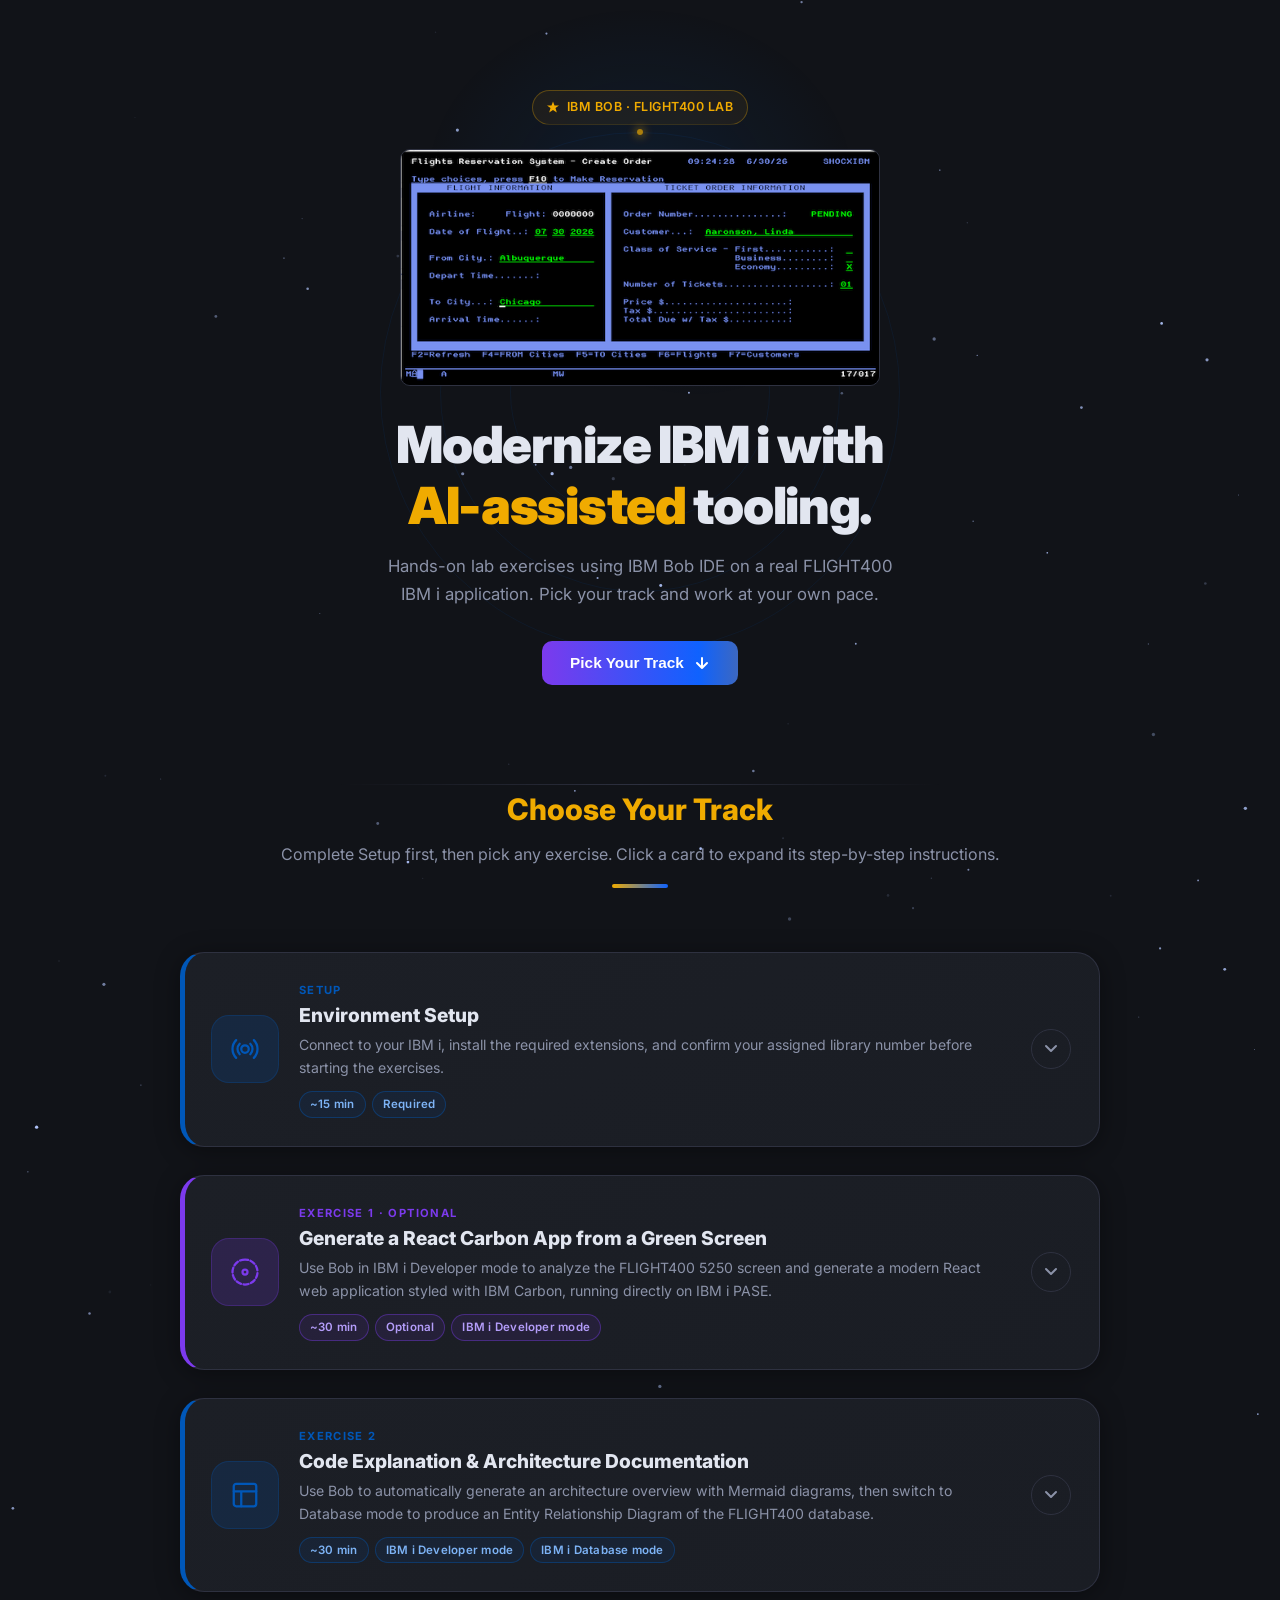
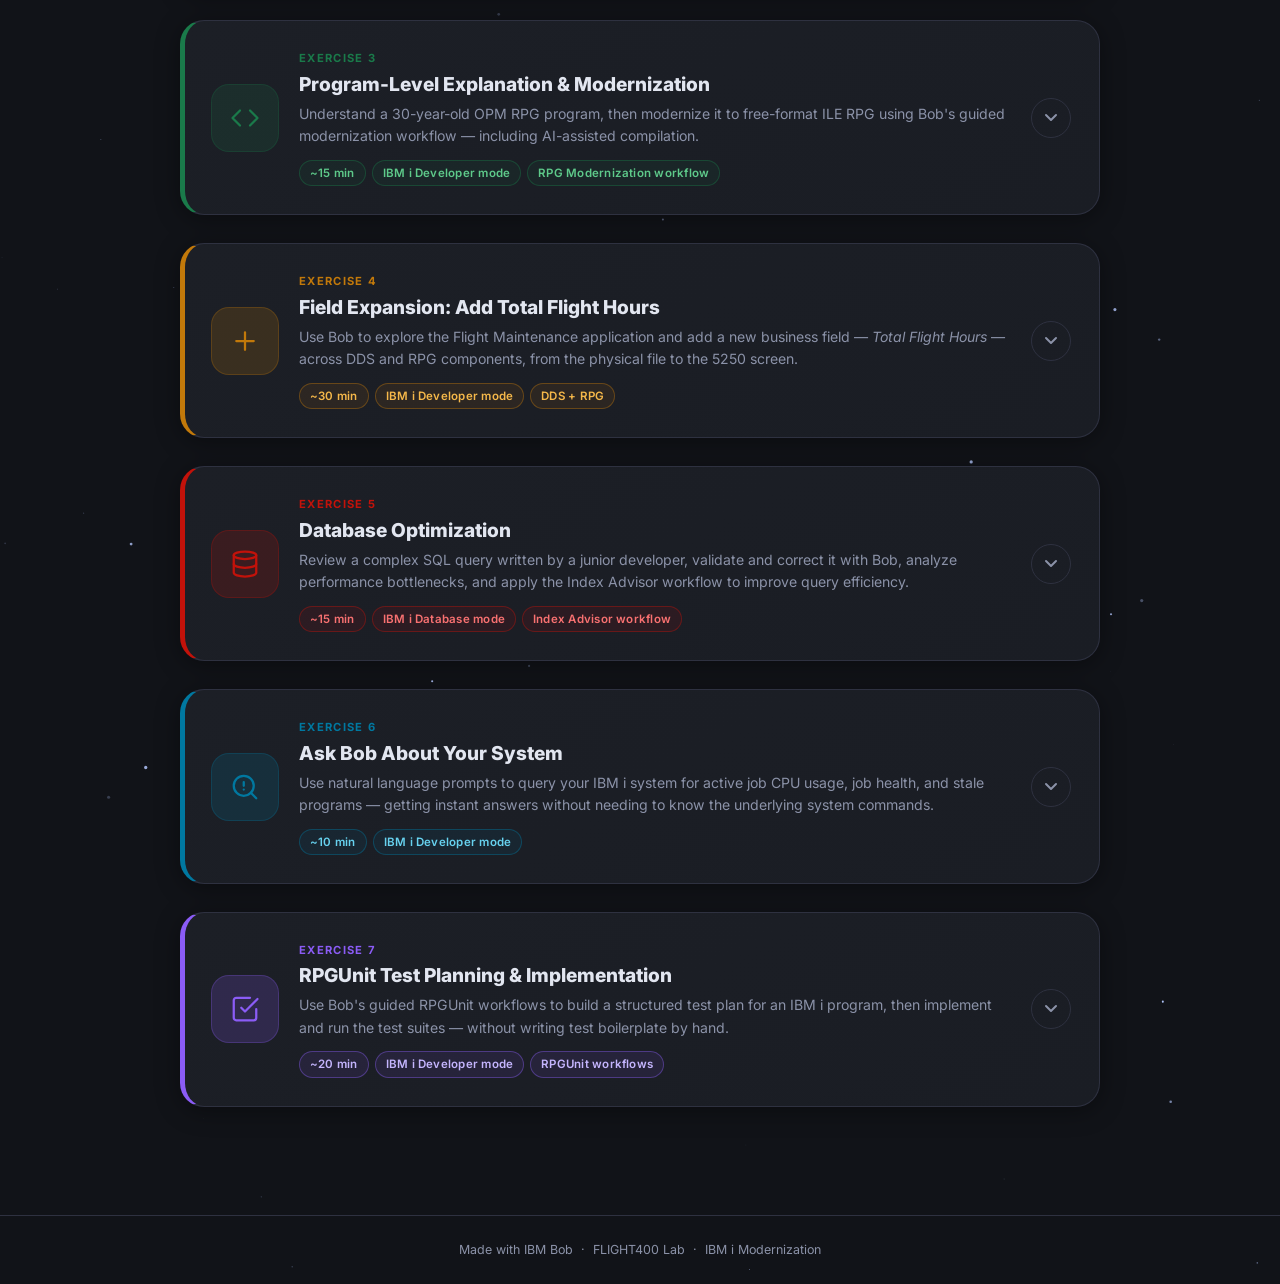
==== docs/index.html @ ed628ace "started github pages" ====
<!DOCTYPE html>
<html lang="en">
<head>
<meta charset="UTF-8" />
<meta name="viewport" content="width=device-width, initial-scale=1.0" />
<title>FLIGHT400 — IBM i Modernization Lab</title>
<link rel="icon" type="image/png" href="img/bob-image.png" />
<link rel="preconnect" href="https://fonts.googleapis.com" />
<link rel="preconnect" href="https://fonts.gstatic.com" crossorigin />
<link href="https://fonts.googleapis.com/css2?family=Inter:wght@400;500;600;700;800;900&family=JetBrains+Mono:wght@400;500&display=swap" rel="stylesheet" />
<link rel="stylesheet" href="css/styles.css" />
</head>
<body>

<canvas id="stars-canvas"></canvas>

<!-- ═══ HERO ═════════════════════════════════════════════ -->
<section class="hero">
  <div class="hero-orbit"></div>
  <div class="hero-orbit"></div>
  <div class="hero-orbit"></div>
  <div class="orbit-satellite" aria-hidden="true"></div>
  <div class="hero-badge">
    <svg width="12" height="12" viewBox="0 0 12 12" fill="none" aria-hidden="true">
      <polygon points="6,0.5 7.5,4.5 12,4.5 8.5,7 9.8,11.5 6,9 2.2,11.5 3.5,7 0,4.5 4.5,4.5" fill="#F0AB00"/>
    </svg>
    IBM Bob · FLIGHT400 Lab
  </div>
  <img src="img/flight400.png" alt="FLIGHT400 application screenshot" class="hero-app-screenshot" />
  <h1>
    <span class="word-mask"><span class="word-inner" style="--d:200ms">Modernize</span></span>&#32;<span class="word-mask"><span class="word-inner" style="--d:280ms">IBM i</span></span>&#32;<span class="word-mask"><span class="word-inner" style="--d:360ms">with</span></span><br/><span class="word-mask"><span class="word-inner word-gold" style="--d:440ms">AI-assisted</span></span>&#32;<span class="word-mask"><span class="word-inner" style="--d:520ms">tooling.</span></span>
  </h1>
  <p>Hands-on lab exercises using IBM Bob IDE on a real FLIGHT400 IBM i application. Pick your track and work at your own pace.</p>
  <button class="hero-cta" id="hero-cta-btn">
    Pick Your Track
    <svg width="16" height="16" viewBox="0 0 16 16" fill="none" aria-hidden="true">
      <path d="M8 3v10M3 8l5 5 5-5" stroke="currentColor" stroke-width="2" stroke-linecap="round" stroke-linejoin="round"/>
    </svg>
  </button>
</section>

<!-- ═══ NEW-TO-BOB MODAL ══════════════════════════════════ -->
<div class="ntb-overlay" id="ntb-overlay" role="dialog" aria-modal="true" aria-labelledby="ntb-title">
  <div class="ntb-modal">
    <button class="ntb-close" id="ntb-close" aria-label="Close">
      <svg viewBox="0 0 24 24" fill="none" stroke="currentColor" stroke-width="2.5" stroke-linecap="round" aria-hidden="true"><path d="M18 6 6 18M6 6l12 12"/></svg>
    </button>
    <div class="ntb-tabs" role="tablist">
      <button class="ntb-tab ntb-tab-active" id="ntb-tab-1" role="tab" aria-selected="true" aria-controls="ntb-panel-1" data-ntb-tab="1">
        <span class="ntb-tab-num">1</span>
        Install Bob
      </button>
      <button class="ntb-tab" id="ntb-tab-2" role="tab" aria-selected="false" aria-controls="ntb-panel-2" data-ntb-tab="2">
        <span class="ntb-tab-num">2</span>
        Open a Folder
      </button>
    </div>
    <div class="ntb-panels">

      <!-- Panel 1: Install -->
      <div class="ntb-panel ntb-panel-active" id="ntb-panel-1" role="tabpanel" aria-labelledby="ntb-tab-1">
        <h3 id="ntb-title">Get IBM Bob IDE</h3>
        <p class="ntb-subtitle">Check your inbox for the <strong>"You've been invited to join your team"</strong> email and follow the steps below.</p>
        <div class="ntb-action-cards">
          <div class="ntb-action-card ntb-action-card--static">
            <div class="ntb-action-icon icon-trial">
              <svg viewBox="0 0 24 24" fill="none" stroke="var(--ibm-blue)" stroke-width="1.8" stroke-linecap="round" stroke-linejoin="round" aria-hidden="true">
                <path d="M20 21v-2a4 4 0 0 0-4-4H8a4 4 0 0 0-4 4v2"/><circle cx="12" cy="7" r="4"/>
              </svg>
            </div>
            <div class="ntb-action-text">
              <div class="ntb-action-title">Create your IBM ID</div>
              <div class="ntb-action-desc">Open the invitation email and click the link to create your IBM ID and join the team.</div>
            </div>
          </div>
          <a href="https://bob.ibm.com/download" target="_blank" rel="noopener" class="ntb-action-card">
            <div class="ntb-action-icon icon-download">
              <svg viewBox="0 0 24 24" fill="none" stroke="#1a7a4a" stroke-width="1.8" stroke-linecap="round" stroke-linejoin="round" aria-hidden="true">
                <path d="M21 15v4a2 2 0 0 1-2 2H5a2 2 0 0 1-2-2v-4"/><polyline points="7 10 12 15 17 10"/><line x1="12" y1="15" x2="12" y2="3"/>
              </svg>
            </div>
            <div class="ntb-action-text">
              <div class="ntb-action-title">Download IBM Bob IDE</div>
              <div class="ntb-action-desc">Get the desktop app — available for macOS, Windows, and Linux.</div>
            </div>
            <div class="ntb-action-arrow">
              <svg viewBox="0 0 24 24" fill="none" stroke="currentColor" stroke-width="2" stroke-linecap="round" stroke-linejoin="round" aria-hidden="true"><path d="M5 12h14M12 5l7 7-7 7"/></svg>
            </div>
          </a>
        </div>
        <button class="ntb-next-btn" id="ntb-next-btn">
          I have Bob installed — next step
          <svg viewBox="0 0 24 24" fill="none" stroke="currentColor" stroke-width="2.5" stroke-linecap="round" stroke-linejoin="round" aria-hidden="true"><path d="M5 12h14M12 5l7 7-7 7"/></svg>
        </button>
      </div>

      <!-- Panel 2: Open a Folder -->
      <div class="ntb-panel" id="ntb-panel-2" role="tabpanel" aria-labelledby="ntb-tab-2">
        <h3>Open a Folder First</h3>
        <p class="ntb-subtitle">Bob needs an open folder to write code, create files, and remember context. Without one, it's just a chat window.</p>
        <div class="ntb-section">
          <div class="ntb-row">
            <div class="ntb-icon-wrap">
              <svg viewBox="0 0 24 24" fill="none" stroke="var(--ibm-blue)" stroke-width="1.8" stroke-linecap="round" stroke-linejoin="round" aria-hidden="true">
                <path d="M22 19a2 2 0 0 1-2 2H4a2 2 0 0 1-2-2V5a2 2 0 0 1 2-2h5l2 3h9a2 2 0 0 1 2 2z"/>
              </svg>
            </div>
            <div class="ntb-row-text">
              <div class="ntb-row-title">Open Folder in the Explorer panel</div>
              <div class="ntb-row-desc">In the <strong>Explorer</strong> panel (left sidebar), click <strong>Open Folder</strong>. Navigate to your folder and click <em>Select Folder</em>. Bob is ready the moment the folder loads.</div>
            </div>
          </div>
        </div>
        <div class="ntb-divider"></div>
        <div class="ntb-section">
          <div class="ntb-section-label">
            <svg width="11" height="11" viewBox="0 0 24 24" fill="none" stroke="currentColor" stroke-width="2.5" stroke-linecap="round" aria-hidden="true" style="display:inline-block;vertical-align:-1px;margin-right:5px"><path d="M12 22s8-4 8-10V5l-8-3-8 3v7c0 6 8 10 8 10z"/></svg>
            Use a dedicated, empty folder
          </div>
          <div class="ntb-row-desc" style="font-size:0.82rem;line-height:1.65;color:var(--muted)">
            Create a <strong style="color:var(--text)">fresh, empty folder</strong> just for your Bob work — something like <code style="font-size:0.78rem;color:#7db3f5">~/bob-workspace</code>. Bob can read every file in the open folder, so keeping it dedicated means it only sees what you intentionally put there. <strong style="color:var(--text)">Don't open your home directory, Documents, or any folder with sensitive files.</strong>
          </div>
        </div>
        <div class="ntb-screenshot-box">
          <img src="img/image.png" alt="Explorer panel showing the Open Folder button"/>
          <div class="ntb-ss-caption">VS Code Explorer — click "Open Folder" to get started</div>
        </div>
      </div>

    </div><!-- end ntb-panels -->
  </div>
</div>

<!-- ═══ TRACKS ════════════════════════════════════════════ -->
<section class="scroll-section" id="tracks-section">
  <div class="section-intro">
    <h2>Choose Your Track</h2>
    <p>Complete Setup first, then pick any exercise. Click a card to expand its step-by-step instructions.</p>
    <div class="divider"></div>
  </div>
  <div class="tracks-stream" id="tracks-stream">
    <!-- Track partials are loaded here by app.js -->
  </div>
</section>

<footer>Made with IBM Bob &nbsp;&middot;&nbsp; FLIGHT400 Lab &nbsp;&middot;&nbsp; IBM i Modernization</footer>

<!-- ═══ GLOBAL PROGRESS FOOTER ════════════════════════════ -->
<div class="global-footer" id="global-footer" aria-live="polite" aria-label="Track progress">
  <div class="gf-inner">
    <div class="gf-left">
      <span class="gf-track-name" id="gf-track-name">Pick a track to start</span>
      <span class="gf-step-hint"  id="gf-step-hint"></span>
    </div>
    <div class="gf-bar-wrap">
      <div class="gf-bar" id="gf-bar"></div>
    </div>
    <span class="gf-count" id="gf-count"></span>
  </div>
</div>

<script src="js/app.js"></script>
</body>
</html>
---- docs/css/styles.css ----
*, *::before, *::after { box-sizing: border-box; margin: 0; padding: 0; }

:root {
  --primary:   #0F62FE;
  --accent:    #F0AB00;
  --ibm-blue:  #0F62FE;
  --bg:        #111318;
  --surface:   #1c1f26;
  --border:    #2e3140;
  --text:      #e2e6f0;
  --muted:     #8b92a8;
  --radius:    16px;

  /* ── Per-track colors (Setup + 7 exercises) ── */
  --c0: #0057B8;  /* Setup */
  --c1: #7c3aed;  /* Ex 1 */
  --c2: #0057B8;  /* Ex 2 */
  --c3: #1a7a4a;  /* Ex 3 */
  --c4: #c2790a;  /* Ex 4 */
  --c5: #c2120a;  /* Ex 5 */
  --c6: #0078a0;  /* Ex 6 */
  --c7: #8b5cf6;  /* Ex 7 */

  /* ── Per-track glow ── */
  --glow-0: rgba(0,87,184,0.18);       --glow-0-shadow: rgba(0,87,184,0.12);
  --glow-1: rgba(124,58,237,0.18);     --glow-1-shadow: rgba(124,58,237,0.12);
  --glow-2: rgba(0,87,184,0.18);       --glow-2-shadow: rgba(0,87,184,0.12);
  --glow-3: rgba(26,122,74,0.18);      --glow-3-shadow: rgba(26,122,74,0.12);
  --glow-4: rgba(194,121,10,0.18);     --glow-4-shadow: rgba(194,121,10,0.12);
  --glow-5: rgba(194,18,10,0.18);      --glow-5-shadow: rgba(194,18,10,0.12);
  --glow-6: rgba(0,120,160,0.18);      --glow-6-shadow: rgba(0,120,160,0.12);
  --glow-7: rgba(139,92,246,0.18);     --glow-7-shadow: rgba(139,92,246,0.12);

  /* ── Surface & glass ── */
  --surface-glass: rgba(28,31,38,0.72);
  --border-subtle: rgba(255,255,255,0.06);

  /* ── Typography ── */
  --font-sans: 'Inter', -apple-system, 'Segoe UI', system-ui, sans-serif;
  --font-mono: 'JetBrains Mono', 'Fira Code', 'Cascadia Code', monospace;

  /* ── Motion ── */
  --ease-premium:   cubic-bezier(0.05, 0.7, 0.1, 1);
  --ease-spring:    cubic-bezier(0.34, 1.56, 0.64, 1);
  --ease-gentle:    cubic-bezier(0.4, 0, 0.2, 1);
  --ease-out:       cubic-bezier(0.0, 0, 0.2, 1);
  --ease-in:        cubic-bezier(0.4, 0, 1, 1);
}

html { scroll-behavior: smooth; }

body {
  font-family: var(--font-sans);
  background: var(--bg);
  color: var(--text);
  min-height: 100dvh;
  overflow-x: hidden;
  font-size: 16px;
  line-height: 1.65;
  -webkit-font-smoothing: antialiased;
  -moz-osx-font-smoothing: grayscale;
}

pre, code, kbd, samp {
  font-family: var(--font-mono);
  font-size: 0.82em;
}

/* ── STARFIELD ── */
#stars-canvas {
  position: fixed; inset: 0;
  pointer-events: none; z-index: 0;
  animation: starfield-fade 8s var(--ease-gentle) infinite alternate;
}
@keyframes starfield-fade {
  from { opacity: 0.35; }
  to   { opacity: 0.55; }
}

/* ── HERO ── */
.hero {
  position: relative; z-index: 1;
  text-align: center;
  padding: 90px 24px 100px;
  max-width: 720px;
  margin: 0 auto;
}
.hero::after {
  content: '';
  position: absolute;
  bottom: 0; left: 50%;
  transform: translateX(-50%);
  width: min(600px, 90%); height: 1px;
  background: linear-gradient(90deg, transparent, var(--border), transparent);
}
.hero::before {
  content: '';
  position: absolute;
  top: -40px; left: 50%; transform: translateX(-50%);
  width: 560px; height: 560px;
  background:
    radial-gradient(ellipse 55% 45% at 50% 40%, rgba(0,87,184,0.13), transparent 70%),
    radial-gradient(ellipse 40% 30% at 60% 60%, rgba(15,98,254,0.07), transparent 60%);
  pointer-events: none;
}

/* Orbit rings */
.hero-orbit {
  position: absolute; border-radius: 50%;
  border: 1px solid rgba(0,87,184,0.10);
  pointer-events: none;
  animation: orb-spin 18s linear infinite;
  top: 50%; left: 50%; transform: translate(-50%,-50%);
}
.hero-orbit:nth-child(1) { width: 260px; height: 260px; animation-duration: 18s; }
.hero-orbit:nth-child(2) { width: 400px; height: 400px; animation-duration: 28s; animation-direction: reverse; }
.hero-orbit:nth-child(3) { width: 520px; height: 520px; animation-duration: 40s; }
@keyframes orb-spin { to { transform: translate(-50%,-50%) rotate(360deg); } }

.orbit-satellite {
  position: absolute;
  top: 50%; left: 50%;
  width: 520px; height: 520px;
  margin-left: -260px; margin-top: -260px;
  border-radius: 50%; pointer-events: none;
  animation: orb-spin 40s linear infinite;
}
.orbit-satellite::after {
  content: '';
  position: absolute;
  top: -3px; left: 50%; transform: translateX(-50%);
  width: 6px; height: 6px; border-radius: 50%;
  background: rgba(240,171,0,0.7);
  box-shadow: 0 0 8px 2px rgba(240,171,0,0.4);
}

/* Hero badge pill */
.hero-badge {
  display: inline-flex; align-items: center; gap: 8px;
  border: 1px solid rgba(240,171,0,0.3);
  background: rgba(240,171,0,0.06);
  border-radius: 20px; padding: 6px 14px;
  font-size: 0.78rem; font-weight: 600; color: var(--accent);
  letter-spacing: 0.04em; text-transform: uppercase;
  margin-bottom: 24px;
  clip-path: inset(0 100% 0 0);
  animation: badge-wipe 0.65s var(--ease-premium) 0.1s forwards;
}
@keyframes badge-wipe { to { clip-path: inset(0 0% 0 0); } }

.hero-app-screenshot {
  display: block;
  max-width: min(480px, 90%);
  width: 100%;
  margin: 0 auto 28px;
  border-radius: 10px;
  border: 1px solid var(--border);
  opacity: 0;
  animation: screenshot-fade 0.7s var(--ease-gentle) 0.15s forwards;
}
@keyframes screenshot-fade {
  to { opacity: 1; }
}

.hero h1 {
  font-size: clamp(2rem, 5vw, 3.2rem);
  font-weight: 900; line-height: 1.18;
  letter-spacing: -0.025em; margin-bottom: 18px;
}
.hero h1 .word-mask {
  display: inline-block; overflow: hidden;
  vertical-align: bottom;
  padding-bottom: 0.05em; margin-bottom: -0.05em;
}
.hero h1 .word-inner {
  display: inline-block;
  transform: translateY(110%); opacity: 0;
  animation: word-rise 0.55s var(--ease-premium) both;
  animation-delay: var(--d, 0ms);
}
@keyframes word-rise { to { transform: translateY(0); opacity: 1; } }
.hero h1 .word-gold { color: var(--accent); }

.hero p {
  font-size: 1.05rem; color: var(--muted);
  max-width: 520px; margin: 0 auto 32px;
  opacity: 0;
  animation: hero-fade-up 0.6s var(--ease-premium) 0.55s forwards;
}

.hero-cta {
  display: inline-flex; align-items: center; gap: 10px;
  background: linear-gradient(270deg, #7c3aed, #0057B8, #1a7a4a, #c2790a, #0F62FE, #7c3aed);
  background-size: 400% 400%;
  color: #fff; border: none; border-radius: 10px;
  padding: 13px 28px;
  font-size: 0.96rem; font-weight: 700; cursor: pointer;
  opacity: 0;
  animation:
    hero-fade-up 0.6s var(--ease-premium) 0.9s forwards,
    wave-shift   6s linear 1.5s infinite;
  transition: box-shadow 200ms var(--ease-out), transform 120ms var(--ease-out), filter 200ms var(--ease-out);
  position: relative; z-index: 2;
}
.hero-cta:hover { filter: brightness(1.15); box-shadow: 0 0 0 4px rgba(15,98,254,0.28), 0 8px 32px rgba(0,87,184,0.30); }
.hero-cta:active { transform: scale(0.97); }

.hero-pill-row {
  display: flex; align-items: center; justify-content: center;
  gap: 16px; flex-wrap: wrap;
  margin-top: 20px; margin-bottom: 24px;
  opacity: 0;
  animation: hero-fade-up 0.6s var(--ease-premium) 0.65s forwards;
}

@keyframes wave-shift {
  0%   { background-position: 0%   50%; }
  50%  { background-position: 100% 50%; }
  100% { background-position: 0%   50%; }
}
@keyframes hero-fade-up {
  from { opacity: 0; transform: translateY(10px); }
  to   { opacity: 1; transform: translateY(0); }
}

/* Hero pill buttons */
.new-to-bob-btn {
  display: inline-flex; align-items: center; gap: 8px;
  background: transparent;
  border: 1.5px solid rgba(240,171,0,0.45);
  color: var(--accent);
  font-size: 0.88rem; font-weight: 600;
  padding: 12px 28px; border-radius: 100px;
  cursor: pointer; min-height: 44px;
  opacity: 0;
  animation: hero-fade-up 560ms var(--ease-premium) 800ms forwards;
  transition: background 180ms var(--ease-out), border-color 180ms var(--ease-out);
  position: relative; z-index: 2;
}
.new-to-bob-btn:hover { background: rgba(240,171,0,0.10); border-color: var(--accent); }

.marketplace-btn {
  display: inline-flex; align-items: center; gap: 8px;
  background: transparent;
  border: 1.5px solid rgba(124,58,237,0.45);
  color: #c084fc;
  font-size: 0.88rem; font-weight: 600;
  padding: 12px 28px; border-radius: 100px;
  cursor: pointer; min-height: 44px; text-decoration: none;
  opacity: 0;
  animation: hero-fade-up 560ms var(--ease-premium) 800ms forwards;
  transition: background 180ms var(--ease-out), border-color 180ms var(--ease-out);
  position: relative; z-index: 2;
}
.marketplace-btn:hover { background: rgba(124,58,237,0.12); border-color: #c084fc; }

/* ── SCROLL SECTION ── */
.scroll-section {
  position: relative; z-index: 1;
  max-width: 960px; margin: 0 auto;
  padding: 0 20px 108px;
}

.section-intro {
  text-align: center; margin-bottom: 64px;
  opacity: 0; transform: translateY(24px);
  animation: section-reveal 600ms var(--ease-premium) 400ms forwards;
}
@keyframes section-reveal { to { opacity: 1; transform: translateY(0); } }
.section-intro h2 { font-size: 1.85rem; font-weight: 800; color: var(--accent); }
.section-intro p  { color: var(--muted); margin-top: 8px; font-size: 1rem; }
.divider {
  width: 56px; height: 4px;
  background: linear-gradient(90deg, var(--accent), var(--ibm-blue));
  border-radius: 4px; margin: 16px auto 0;
}

/* ── BUBBLE TRACK CARDS ── */
.tracks-stream { display: flex; flex-direction: column; gap: 28px; }

.bubble-card {
  background: linear-gradient(150deg, var(--surface) 0%, #1a1d24 100%);
  border-radius: 24px;
  border: 1.5px solid var(--border);
  border-left: 5px solid var(--border);
  padding: 0; overflow: hidden; cursor: pointer;
  box-shadow: 0 4px 24px rgba(0,0,0,0.38);
  opacity: 0; transform: translateY(20px) scale(0.98);
  transition:
    opacity      420ms var(--ease-spring),
    transform    420ms var(--ease-spring),
    box-shadow   220ms var(--ease-out),
    border-color 500ms var(--ease-premium);
  position: relative;
}
.bubble-card.bubble-in { opacity: 1; transform: translateY(0) scale(1); }

.bubble-card.track-0.bubble-in { border-left-color: var(--c0); }
.bubble-card.track-1.bubble-in { border-left-color: var(--c1); }
.bubble-card.track-2.bubble-in { border-left-color: var(--c2); }
.bubble-card.track-3.bubble-in { border-left-color: var(--c3); }
.bubble-card.track-4.bubble-in { border-left-color: var(--c4); }
.bubble-card.track-5.bubble-in { border-left-color: var(--c5); }
.bubble-card.track-6.bubble-in { border-left-color: var(--c6); }
.bubble-card.track-7.bubble-in { border-left-color: var(--c7); }

.bubble-card:not(.open):hover {
  transform: translateY(-4px) scale(1);
  transition: box-shadow 220ms var(--ease-out), transform 220ms var(--ease-out);
}
.bubble-card.track-0:not(.open):hover { box-shadow: 0 0 0 1px var(--glow-0), 0 12px 40px var(--glow-0-shadow), 0 4px 24px rgba(0,0,0,0.45); }
.bubble-card.track-1:not(.open):hover { box-shadow: 0 0 0 1px var(--glow-1), 0 12px 40px var(--glow-1-shadow), 0 4px 24px rgba(0,0,0,0.45); }
.bubble-card.track-2:not(.open):hover { box-shadow: 0 0 0 1px var(--glow-2), 0 12px 40px var(--glow-2-shadow), 0 4px 24px rgba(0,0,0,0.45); }
.bubble-card.track-3:not(.open):hover { box-shadow: 0 0 0 1px var(--glow-3), 0 12px 40px var(--glow-3-shadow), 0 4px 24px rgba(0,0,0,0.45); }
.bubble-card.track-4:not(.open):hover { box-shadow: 0 0 0 1px var(--glow-4), 0 12px 40px var(--glow-4-shadow), 0 4px 24px rgba(0,0,0,0.45); }
.bubble-card.track-5:not(.open):hover { box-shadow: 0 0 0 1px var(--glow-5), 0 12px 40px var(--glow-5-shadow), 0 4px 24px rgba(0,0,0,0.45); }
.bubble-card.track-6:not(.open):hover { box-shadow: 0 0 0 1px var(--glow-6), 0 12px 40px var(--glow-6-shadow), 0 4px 24px rgba(0,0,0,0.45); }
.bubble-card.track-7:not(.open):hover { box-shadow: 0 0 0 1px var(--glow-7), 0 12px 40px var(--glow-7-shadow), 0 4px 24px rgba(0,0,0,0.45); }

.bubble-card.open { cursor: default; transform: none; box-shadow: 0 4px 24px rgba(0,0,0,0.38); }

.card-summary {
  display: flex; align-items: center; gap: 20px;
  padding: 28px 28px 28px 26px; min-height: 44px;
}

.card-icon {
  width: 68px; height: 68px; border-radius: 18px;
  display: flex; align-items: center; justify-content: center; flex-shrink: 0;
  transition: transform 350ms var(--ease-spring), box-shadow 300ms var(--ease-out);
}
.bubble-card.open .card-icon { transform: scale(1.1); }
.track-0 .card-icon { background: rgba(0,87,184,0.18);    box-shadow: inset 0 0 0 1px rgba(0,87,184,0.25);    }
.track-1 .card-icon { background: rgba(124,58,237,0.18);  box-shadow: inset 0 0 0 1px rgba(124,58,237,0.25);  }
.track-2 .card-icon { background: rgba(0,87,184,0.18);    box-shadow: inset 0 0 0 1px rgba(0,87,184,0.25);    }
.track-3 .card-icon { background: rgba(26,122,74,0.16);   box-shadow: inset 0 0 0 1px rgba(26,122,74,0.22);   }
.track-4 .card-icon { background: rgba(194,121,10,0.18);  box-shadow: inset 0 0 0 1px rgba(194,121,10,0.25);  }
.track-5 .card-icon { background: rgba(194,18,10,0.18);   box-shadow: inset 0 0 0 1px rgba(194,18,10,0.25);   }
.track-6 .card-icon { background: rgba(0,120,160,0.18);   box-shadow: inset 0 0 0 1px rgba(0,120,160,0.25);   }
.track-7 .card-icon { background: rgba(139,92,246,0.18);  box-shadow: inset 0 0 0 1px rgba(139,92,246,0.25);  }
.card-icon svg { width: 30px; height: 30px; display: block; }

.card-text { flex: 1; min-width: 0; }
.card-label {
  font-size: 0.7rem; font-weight: 700;
  letter-spacing: 0.12em; text-transform: uppercase;
  color: var(--muted); margin-bottom: 4px;
}
.track-0 .card-label { color: var(--c0); }
.track-1 .card-label { color: var(--c1); }
.track-2 .card-label { color: var(--c2); }
.track-3 .card-label { color: var(--c3); }
.track-4 .card-label { color: var(--c4); }
.track-5 .card-label { color: var(--c5); }
.track-6 .card-label { color: var(--c6); }
.track-7 .card-label { color: var(--c7); }

.card-title { font-size: 1.2rem; font-weight: 800; color: var(--text); margin-bottom: 6px; line-height: 1.3; }
.card-desc  { font-size: 0.88rem; color: var(--muted); line-height: 1.6; }

.card-meta { margin-top: 12px; display: flex; gap: 6px; flex-wrap: wrap; }
.card-tag {
  display: inline-flex; align-items: center;
  font-size: 0.72rem; font-weight: 600;
  padding: 3px 10px; border-radius: 100px;
  border: 1px solid var(--border);
  color: var(--muted); background: rgba(255,255,255,0.04);
  letter-spacing: 0.02em; line-height: 1.6;
}
.track-0 .card-tag { border-color: rgba(0,87,184,0.40);    color: #7db3f5; background: rgba(0,87,184,0.10);    }
.track-1 .card-tag { border-color: rgba(124,58,237,0.40);  color: #b49dfa; background: rgba(124,58,237,0.10);  }
.track-2 .card-tag { border-color: rgba(0,87,184,0.40);    color: #7db3f5; background: rgba(0,87,184,0.10);    }
.track-3 .card-tag { border-color: rgba(26,122,74,0.40);   color: #5ec98a; background: rgba(26,122,74,0.10);   }
.track-4 .card-tag { border-color: rgba(194,121,10,0.40);  color: #f5b84a; background: rgba(194,121,10,0.10);  }
.track-5 .card-tag { border-color: rgba(194,18,10,0.40);   color: #f87171; background: rgba(194,18,10,0.10);   }
.track-6 .card-tag { border-color: rgba(0,120,160,0.40);   color: #67d2ef; background: rgba(0,120,160,0.10);   }
.track-7 .card-tag { border-color: rgba(139,92,246,0.40);  color: #c4b5fd; background: rgba(139,92,246,0.10);  }

.card-chevron {
  width: 40px; height: 40px; flex-shrink: 0;
  border-radius: 50%; border: 1.5px solid var(--border);
  display: flex; align-items: center; justify-content: center;
  color: var(--muted); position: relative; overflow: hidden;
  transition: transform 300ms var(--ease-gentle), border-color 250ms var(--ease-out), color 250ms var(--ease-out);
}
.card-chevron::before {
  content: ''; position: absolute; inset: 0; border-radius: 50%;
  background: rgba(240,171,0,0.15); transform: scale(0);
  transition: transform 300ms var(--ease-spring);
}
.card-chevron svg { width: 16px; height: 16px; display: block; position: relative; z-index: 1; }
.bubble-card.open .card-chevron { transform: rotate(180deg); border-color: var(--accent); color: var(--accent); }
.bubble-card.open .card-chevron::before { transform: scale(1); }

.card-detail { max-height: 0; overflow: hidden; transition: max-height 450ms var(--ease-gentle); }
.bubble-card.open .card-detail { max-height: 9999px; }

.card-detail-inner {
  border-top: 1px solid var(--border);
  padding: 28px 28px 28px 24px;
}
.detail-intro { font-size: 0.92rem; color: var(--muted); line-height: 1.7; margin-bottom: 24px; }

/* ── USE CASES ── */
.use-cases { display: flex; flex-direction: column; gap: 14px; }
.use-case {
  background: #14171f; border: 1px solid var(--border);
  border-radius: 14px; overflow: hidden;
  transition: border-color 250ms var(--ease-out);
}
.use-case.uc-open { border-color: var(--accent); }
.use-case-header {
  display: flex; align-items: center; gap: 12px;
  padding: 14px 16px; cursor: pointer; user-select: none;
  min-height: 48px;
  transition: background 200ms var(--ease-out);
}
.use-case-header:hover { background: #1e2130; }
.uc-num {
  width: 30px; height: 30px; border-radius: 50%;
  display: flex; align-items: center; justify-content: center;
  font-size: 0.78rem; font-weight: 800;
  color: white; flex-shrink: 0;
  transition: transform 300ms var(--ease-spring);
}
.use-case.uc-open .uc-num { transform: scale(1.2); }
.track-0 .uc-num { background: var(--c0); }
.track-1 .uc-num { background: var(--c1); }
.track-2 .uc-num { background: var(--c2); }
.track-3 .uc-num { background: var(--c3); }
.track-4 .uc-num { background: var(--c4); }
.track-5 .uc-num { background: var(--c5); }
.track-6 .uc-num { background: var(--c6); }
.track-7 .uc-num { background: var(--c7); }
.uc-title { font-size: 0.92rem; font-weight: 700; color: var(--text); flex: 1; line-height: 1.4; }
.uc-arrow { color: var(--muted); flex-shrink: 0; transition: transform 250ms var(--ease-gentle); }
.uc-arrow svg { width: 14px; height: 14px; display: block; }
.use-case.uc-open .uc-arrow { transform: rotate(180deg); }
.uc-body { display: grid; grid-template-rows: 0fr; transition: grid-template-rows 350ms var(--ease-premium); }
.use-case.uc-open .uc-body { grid-template-rows: 1fr; }
.uc-body-inner { overflow: hidden; min-height: 0; }
.uc-body-inner > * { padding: 0 16px 16px; }
.uc-desc { font-size: 0.85rem; color: var(--muted); line-height: 1.65; margin-bottom: 14px; }

/* ── MODE STEPS ── */
.mode-steps { margin-top: 14px; display: flex; flex-direction: column; gap: 10px; }
.mode-step {
  display: flex; gap: 14px; align-items: flex-start;
  background: #13161e; border: 1px solid var(--border);
  border-radius: 12px; padding: 14px 16px;
}
.step-num {
  width: 26px; height: 26px; border-radius: 50%;
  display: flex; align-items: center; justify-content: center;
  font-size: 0.72rem; font-weight: 800; flex-shrink: 0;
  color: white; margin-top: 1px;
}
.track-0 .step-num { background: var(--c0); }
.track-1 .step-num { background: var(--c1); }
.track-2 .step-num { background: var(--c2); }
.track-3 .step-num { background: var(--c3); }
.track-4 .step-num { background: var(--c4); }
.track-5 .step-num { background: var(--c5); }
.track-6 .step-num { background: var(--c6); }
.track-7 .step-num { background: var(--c7); }
.step-body { flex: 1; min-width: 0; }
.step-title { font-size: 0.82rem; font-weight: 700; color: var(--text); margin-bottom: 4px; line-height: 1.4; }
.step-desc  { font-size: 0.78rem; color: var(--muted); line-height: 1.55; margin-bottom: 10px; }
.step-desc:last-child { margin-bottom: 0; }

/* Step prompt box */
.step-prompt {
  background: #0d1b35; border-radius: 10px;
  padding: 12px 14px; position: relative; margin-top: 4px;
}
.step-prompt pre {
  color: #b8c8e8;
  font-size: 0.78rem;
  white-space: pre-wrap; word-break: break-word; line-height: 1.6;
  padding-right: 60px;
}
.step-prompt .copy-btn { top: 8px; right: 8px; }

/* Copy button */
.copy-btn {
  position: absolute; top: 10px; right: 10px;
  background: rgba(255,255,255,0.08);
  border: 1px solid rgba(255,255,255,0.16);
  color: white; font-size: 0.7rem; font-weight: 600;
  letter-spacing: 0.04em;
  padding: 6px 14px; border-radius: 8px;
  cursor: pointer; min-height: 32px; min-width: 44px;
  transition: background 150ms var(--ease-out), transform 100ms var(--ease-out);
}
.copy-btn:hover { background: rgba(255,255,255,0.18); }
.copy-btn:active { transform: scale(0.94); }
.copy-btn.copied { background: #1a7a4a; border-color: #1a7a4a; animation: copy-bounce 300ms var(--ease-spring) forwards; }
@keyframes copy-bounce {
  0%   { transform: scale(0.94); }
  60%  { transform: scale(1.02); }
  100% { transform: scale(1.0);  }
}

/* Info boxes / blockquotes */
.info-box {
  margin-top: 12px;
  background: rgba(15,98,254,0.06);
  border: 1px solid rgba(15,98,254,0.25);
  border-radius: 10px; padding: 12px 16px;
  font-size: 0.82rem; color: var(--muted); line-height: 1.6;
}
.info-box strong { color: var(--text); }
.warn-box {
  margin-top: 12px;
  background: rgba(194,121,10,0.06);
  border: 1px solid rgba(194,121,10,0.25);
  border-radius: 10px; padding: 12px 16px;
  font-size: 0.82rem; color: var(--muted); line-height: 1.6;
}

/* Step screenshot */
.step-screenshot {
  margin-top: 10px; border: 1px solid #2e3a55;
  border-radius: 8px; overflow: hidden; max-width: 520px;
}
.step-screenshot img { display: block; width: 100%; height: auto; }
.step-screenshot-caption {
  font-size: 0.72rem; color: var(--muted);
  background: #1c2236; padding: 5px 10px;
  text-align: center; border-top: 1px solid var(--border);
}

/* Table styles */
.data-table {
  width: 100%; border-collapse: collapse;
  font-size: 0.82rem; margin-top: 12px; margin-bottom: 4px;
  border: 1px solid var(--border); border-radius: 8px;
  overflow: hidden;
}
.data-table th {
  background: #1a1d26; color: var(--muted);
  font-size: 0.72rem; font-weight: 700;
  letter-spacing: 0.06em; text-transform: uppercase;
  padding: 8px 12px; border-bottom: 1px solid var(--border);
  text-align: left;
}
.data-table td {
  padding: 7px 12px; border-bottom: 1px solid var(--border);
  color: var(--text); font-variant-numeric: tabular-nums;
}
.data-table tr:last-child td { border-bottom: none; }
.data-table tr:hover td { background: rgba(255,255,255,0.025); }
.data-table code { color: #7db3f5; }

/* SQL / code block */
.code-block {
  background: #0d1120; border-radius: 10px;
  padding: 14px 16px; margin-top: 10px;
  border: 1px solid rgba(0,87,184,0.20);
  overflow-x: auto;
}
.code-block pre {
  color: #b8c8e8; font-size: 0.78rem;
  white-space: pre; line-height: 1.6;
}

/* ── NTB MODAL ── */
.ntb-overlay {
  display: none; position: fixed; inset: 0;
  background: rgba(0,0,0,0.6);
  backdrop-filter: blur(8px) saturate(1.4);
  -webkit-backdrop-filter: blur(8px) saturate(1.4);
  z-index: 100; align-items: center; justify-content: center; padding: 20px;
}
.ntb-overlay.active { display: flex; }
.ntb-modal {
  background: #1c1f26;
  border: 1px solid rgba(255,255,255,0.08);
  border-bottom-color: rgba(0,0,0,0.4);
  border-radius: 24px; max-width: 540px; width: 100%;
  position: relative; overflow: hidden;
  animation: modal-pop 400ms var(--ease-spring) both;
  box-shadow: 0 24px 64px rgba(0,0,0,0.55);
}
@keyframes modal-pop {
  from { opacity: 0; transform: scale(0.96) translateY(12px); }
  to   { opacity: 1; transform: scale(1)    translateY(0);    }
}
.ntb-tabs { display: flex; border-bottom: 1px solid var(--border); }
.ntb-tab {
  flex: 1; display: flex; align-items: center; justify-content: center; gap: 7px;
  padding: 14px 16px;
  font-size: 0.78rem; font-weight: 700; letter-spacing: 0.04em;
  color: var(--muted); cursor: pointer; user-select: none;
  border: none; background: none;
  transition: color 200ms var(--ease-out), background 200ms var(--ease-out);
  position: relative;
}
.ntb-tab::after {
  content: ''; position: absolute; bottom: -1px; left: 16px; right: 16px;
  height: 2px; border-radius: 2px 2px 0 0; background: var(--ibm-blue);
  transform: scaleX(0); transition: transform 250ms var(--ease-spring);
}
.ntb-tab.ntb-tab-active { color: var(--text); background: rgba(255,255,255,0.03); }
.ntb-tab.ntb-tab-active::after { transform: scaleX(1); }
.ntb-tab .ntb-tab-num {
  width: 20px; height: 20px; border-radius: 50%;
  display: flex; align-items: center; justify-content: center;
  font-size: 0.68rem; font-weight: 800;
  background: var(--border); color: var(--muted);
  transition: background 200ms var(--ease-out), color 200ms var(--ease-out); flex-shrink: 0;
}
.ntb-tab.ntb-tab-active .ntb-tab-num { background: var(--ibm-blue); color: #fff; }
.ntb-tab.ntb-tab-done .ntb-tab-num   { background: #1a7a4a; color: #fff; }
.ntb-panels { position: relative; }
.ntb-panel { padding: 28px 28px 24px; display: none; }
.ntb-panel.ntb-panel-active { display: block; }
.ntb-close {
  position: absolute; top: 14px; right: 16px;
  background: rgba(255,255,255,0.06); border: 1px solid rgba(255,255,255,0.10);
  color: var(--muted); cursor: pointer;
  width: 28px; height: 28px; border-radius: 8px;
  display: flex; align-items: center; justify-content: center; z-index: 10;
  transition: background 150ms var(--ease-out), color 150ms var(--ease-out), transform 200ms var(--ease-out);
}
.ntb-close:hover { background: rgba(255,255,255,0.12); color: var(--text); transform: rotate(90deg); }
.ntb-close svg { width: 12px; height: 12px; display: block; }
.ntb-panel h3 { font-size: 1.1rem; font-weight: 800; color: var(--text); margin-bottom: 6px; }
.ntb-panel .ntb-subtitle { font-size: 0.84rem; color: var(--muted); margin-bottom: 22px; line-height: 1.55; }
.ntb-action-cards { display: flex; flex-direction: column; gap: 10px; margin-bottom: 22px; }
.ntb-action-card {
  display: flex; align-items: center; gap: 14px;
  padding: 14px 16px; border-radius: 14px;
  border: 1px solid var(--border); background: #13161e;
  text-decoration: none;
  transition: border-color 200ms var(--ease-out), background 200ms var(--ease-out), transform 150ms var(--ease-out);
}
.ntb-action-card:hover { border-color: rgba(15,98,254,0.5); background: rgba(15,98,254,0.06); transform: translateY(-1px); }
.ntb-action-icon {
  width: 42px; height: 42px; border-radius: 12px;
  display: flex; align-items: center; justify-content: center; flex-shrink: 0;
}
.ntb-action-icon svg { width: 22px; height: 22px; display: block; }
.ntb-action-icon.icon-trial    { background: rgba(15,98,254,0.15);  border: 1px solid rgba(15,98,254,0.25); }
.ntb-action-icon.icon-download { background: rgba(26,122,74,0.15);  border: 1px solid rgba(26,122,74,0.25); }
.ntb-action-text { flex: 1; }
.ntb-action-title { font-size: 0.9rem; font-weight: 700; color: var(--text); margin-bottom: 2px; }
.ntb-action-desc  { font-size: 0.76rem; color: var(--muted); line-height: 1.4; }
.ntb-action-arrow { color: var(--muted); flex-shrink: 0; transition: transform 200ms var(--ease-spring), color 150ms var(--ease-out); }
.ntb-action-card:hover .ntb-action-arrow { transform: translateX(3px); color: var(--text); }
.ntb-action-card--static { cursor: default; }
.ntb-action-card--static:hover { border-color: var(--border); background: #13161e; transform: none; }
.ntb-action-arrow svg { width: 16px; height: 16px; display: block; }
.ntb-next-btn {
  display: flex; align-items: center; justify-content: center; gap: 8px;
  width: 100%; padding: 12px 24px;
  background: var(--ibm-blue); color: #fff;
  border: none; border-radius: 12px;
  font-size: 0.88rem; font-weight: 700; cursor: pointer;
  transition: background 180ms var(--ease-out), transform 120ms var(--ease-out), box-shadow 180ms var(--ease-out);
}
.ntb-next-btn:hover { background: #0047cc; box-shadow: 0 0 0 4px rgba(15,98,254,0.25); }
.ntb-next-btn svg { width: 14px; height: 14px; }
.ntb-section { margin-bottom: 20px; }
.ntb-section-label {
  font-size: 0.68rem; font-weight: 700; letter-spacing: 0.1em; text-transform: uppercase;
  color: var(--muted); margin-bottom: 10px;
}
.ntb-row { display: flex; gap: 12px; align-items: flex-start; margin-bottom: 10px; }
.ntb-icon-wrap {
  width: 36px; height: 36px; border-radius: 10px;
  background: rgba(15,98,254,0.15); border: 1px solid rgba(15,98,254,0.30);
  display: flex; align-items: center; justify-content: center; flex-shrink: 0;
}
.ntb-icon-wrap svg { width: 18px; height: 18px; display: block; }
.ntb-row-text { flex: 1; }
.ntb-row-title { font-size: 0.9rem; font-weight: 700; color: var(--text); margin-bottom: 3px; }
.ntb-row-desc  { font-size: 0.8rem; color: var(--muted); line-height: 1.55; }
.ntb-divider   { width: 100%; height: 1px; background: var(--border); margin: 18px 0; }
.ntb-screenshot-box {
  background: #13161e; border: 1px solid var(--border); border-radius: 12px; overflow: hidden; margin-top: 14px;
}
.ntb-screenshot-box img { display: block; width: 100%; height: auto; }
.ntb-screenshot-box .ntb-ss-caption {
  font-size: 0.72rem; color: var(--muted); background: #181b24; padding: 6px 12px;
  border-top: 1px solid var(--border); text-align: center;
}

/* ── FOOTER ── */
footer {
  text-align: center; font-size: 0.78rem; color: var(--muted);
  border-top: 1px solid var(--border); padding: 24px 20px;
  position: relative; z-index: 1;
}

/* ── GLOBAL PROGRESS FOOTER ── */
.global-footer {
  position: fixed; bottom: 0; left: 0; right: 0; z-index: 50;
  background: rgba(17,19,24,0.92);
  backdrop-filter: blur(12px) saturate(1.4);
  -webkit-backdrop-filter: blur(12px) saturate(1.4);
  border-top: 1px solid var(--border);
  padding: 12px 24px 14px;
  transform: translateY(100%); opacity: 0;
  transition: transform 400ms var(--ease-spring), opacity 300ms var(--ease-out);
  pointer-events: none;
}
.global-footer.gf-visible { transform: translateY(0); opacity: 1; pointer-events: auto; }
.global-footer.gf-dismissing {
  transform: translateY(100%); opacity: 0;
  transition: transform 500ms var(--ease-in), opacity 350ms var(--ease-in);
}
.gf-inner { max-width: 960px; margin: 0 auto; display: flex; align-items: center; gap: 16px; }
.gf-left  { display: flex; flex-direction: column; gap: 2px; min-width: 120px; flex-shrink: 0; }
.gf-track-name { font-size: 0.78rem; font-weight: 700; color: var(--text); letter-spacing: 0.04em; text-transform: uppercase; }
.gf-step-hint  { font-size: 0.68rem; color: var(--muted); line-height: 1.3; }
.gf-bar-wrap   { flex: 1; height: 6px; background: var(--border); border-radius: 100px; overflow: hidden; }
.gf-bar { height: 100%; width: 0%; border-radius: 100px; background: var(--ibm-blue); transition: width 500ms var(--ease-premium), background 300ms var(--ease-out); }
.gf-count { font-size: 0.72rem; font-weight: 700; color: var(--muted); white-space: nowrap; flex-shrink: 0; font-variant-numeric: tabular-nums; min-width: 36px; text-align: right; }

/* ── RESPONSIVE ── */
@media (max-width: 640px) {
  .hero { padding: 64px 20px 72px; }
  .hero h1 { font-size: clamp(1.7rem, 7vw, 2.4rem); }
  .card-summary { padding: 20px 18px; gap: 14px; }
  .card-icon { width: 52px; height: 52px; border-radius: 14px; }
  .card-detail-inner { padding: 20px 18px; }
  .hero-pill-row { gap: 10px; }
  .new-to-bob-btn, .marketplace-btn { padding: 10px 20px; font-size: 0.82rem; }
}

/* ── AGENDA BUTTON ── */
.agenda-btn {
  display: inline-flex; align-items: center; gap: 8px;
  background: transparent;
  border: 1.5px solid rgba(26,122,74,0.45);
  color: #4ade80;
  font-size: 0.88rem; font-weight: 600;
  padding: 12px 28px; border-radius: 100px;
  cursor: pointer; min-height: 44px;
  opacity: 0;
  animation: hero-fade-up 560ms var(--ease-premium) 800ms forwards;
  transition: background 180ms var(--ease-out), border-color 180ms var(--ease-out);
  position: relative; z-index: 2;
  font-family: var(--font-sans);
}
.agenda-btn:hover { background: rgba(26,122,74,0.12); border-color: #4ade80; }

/* ── AGENDA MODAL ── */
.agenda-overlay {
  display: none;
  position: fixed; inset: 0;
  background: rgba(0,0,0,0.65);
  backdrop-filter: blur(8px) saturate(1.4);
  -webkit-backdrop-filter: blur(8px) saturate(1.4);
  z-index: 100;
  align-items: center; justify-content: center;
  padding: 20px;
}
.agenda-overlay.active { display: flex; }

.agenda-modal {
  background: #1c1f26;
  border: 1px solid rgba(255,255,255,0.08);
  border-bottom-color: rgba(0,0,0,0.4);
  border-radius: 24px;
  max-width: 600px; width: 100%;
  max-height: 88vh;
  display: flex; flex-direction: column;
  position: relative; overflow: hidden;
  animation: modal-pop 400ms var(--ease-spring) both;
  box-shadow: 0 24px 64px rgba(0,0,0,0.55);
}
.agenda-modal-header {
  display: flex; align-items: center; justify-content: space-between;
  padding: 20px 24px 18px;
  border-bottom: 1px solid var(--border);
  flex-shrink: 0;
}
.agenda-modal-title-group { display: flex; align-items: center; gap: 12px; }
.agenda-bob-icon {
  width: 38px; height: 38px; border-radius: 10px;
  object-fit: cover;
  border: 1px solid rgba(255,255,255,0.10);
  flex-shrink: 0;
}
.agenda-modal-title { font-size: 1.05rem; font-weight: 800; color: var(--text); line-height: 1.2; }
.agenda-modal-sub   { font-size: 0.76rem; color: var(--muted); margin-top: 2px; }
.agenda-close {
  background: rgba(255,255,255,0.06);
  border: 1px solid rgba(255,255,255,0.10);
  color: var(--muted); cursor: pointer;
  width: 28px; height: 28px; border-radius: 8px;
  display: flex; align-items: center; justify-content: center;
  flex-shrink: 0;
  transition: background 150ms var(--ease-out), color 150ms var(--ease-out), transform 200ms var(--ease-out);
}
.agenda-close:hover { background: rgba(255,255,255,0.12); color: var(--text); transform: rotate(90deg); }
.agenda-close svg { width: 12px; height: 12px; display: block; }

.agenda-body {
  overflow-y: auto; padding: 22px 24px 28px; flex: 1;
}
.agenda-body::-webkit-scrollbar { width: 4px; }
.agenda-body::-webkit-scrollbar-track { background: transparent; }
.agenda-body::-webkit-scrollbar-thumb { background: var(--border); border-radius: 4px; }

.ag-session {
  display: flex; align-items: center; gap: 10px; margin-bottom: 10px;
}
.ag-session-pill {
  font-size: 0.65rem; font-weight: 800;
  letter-spacing: 0.07em; text-transform: uppercase;
  border-radius: 4px; padding: 3px 8px; flex-shrink: 0;
}
.ag-pill-blue   { background: rgba(15,98,254,0.18);  color: #6ea8fe; border: 1px solid rgba(15,98,254,0.3); }
.ag-pill-purple { background: rgba(124,58,237,0.18); color: #c084fc; border: 1px solid rgba(124,58,237,0.3); }
.ag-pill-green  { background: rgba(26,122,74,0.18);  color: #4ade80; border: 1px solid rgba(26,122,74,0.3); }

.ag-session-title { font-size: 0.95rem; font-weight: 700; color: var(--text); }
.ag-session-meta  { font-size: 0.74rem; color: var(--muted); margin-top: 1px; }

.ag-rows {
  margin-bottom: 4px;
  border: 1px solid var(--border); border-radius: 12px; overflow: hidden;
}
.ag-row {
  display: flex; align-items: flex-start; gap: 14px;
  padding: 12px 14px;
  border-bottom: 1px solid var(--border);
}
.ag-row:last-child { border-bottom: none; }
.ag-time {
  min-width: 130px; flex-shrink: 0;
  font-size: 0.76rem; color: var(--muted);
  font-variant-numeric: tabular-nums; padding-top: 2px;
}
.ag-content { flex: 1; }
.ag-activity { font-size: 0.86rem; font-weight: 600; color: var(--text); margin-bottom: 5px; }
.ag-list { list-style: none; padding: 0; margin: 0; }
.ag-list li { font-size: 0.79rem; color: var(--muted); line-height: 1.65; padding: 1px 0; }
.ag-list li::before { content: "— "; color: var(--border); }
.ag-divider { height: 1px; background: var(--border); margin: 16px 0; }
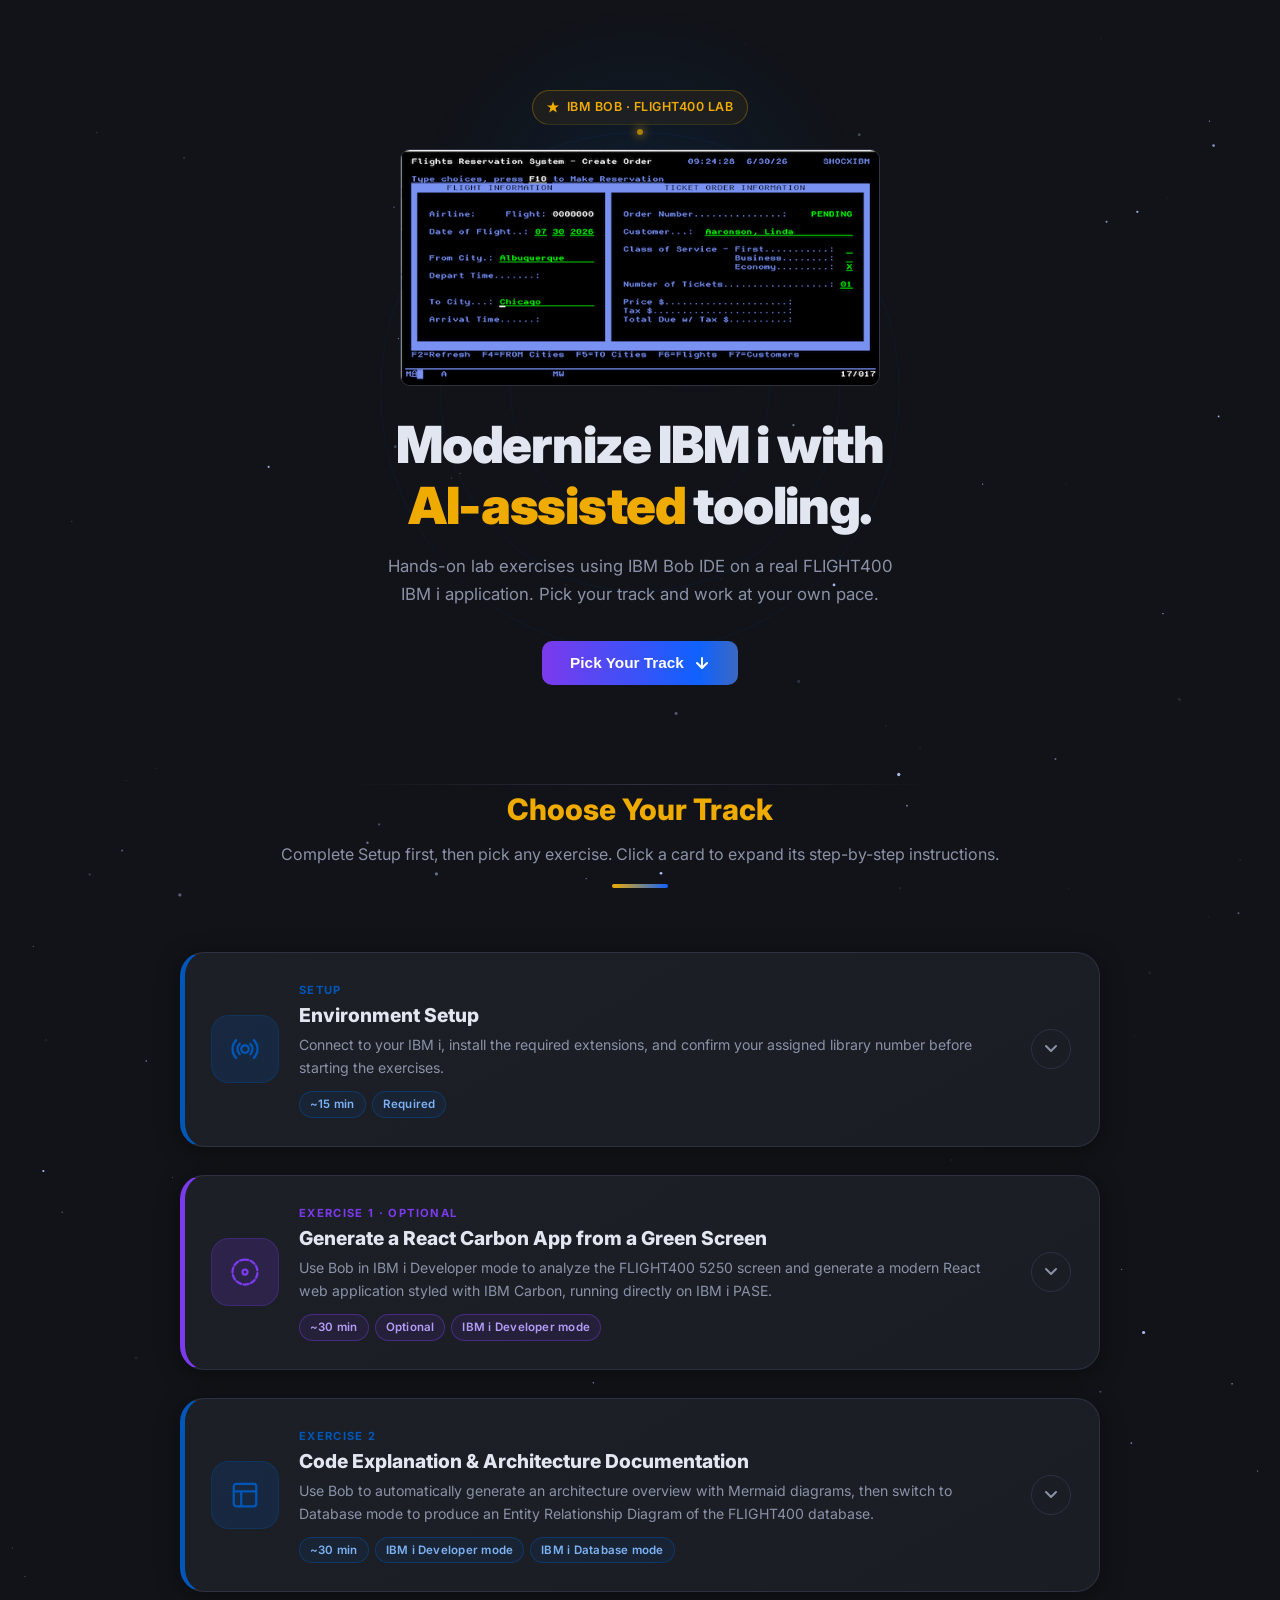
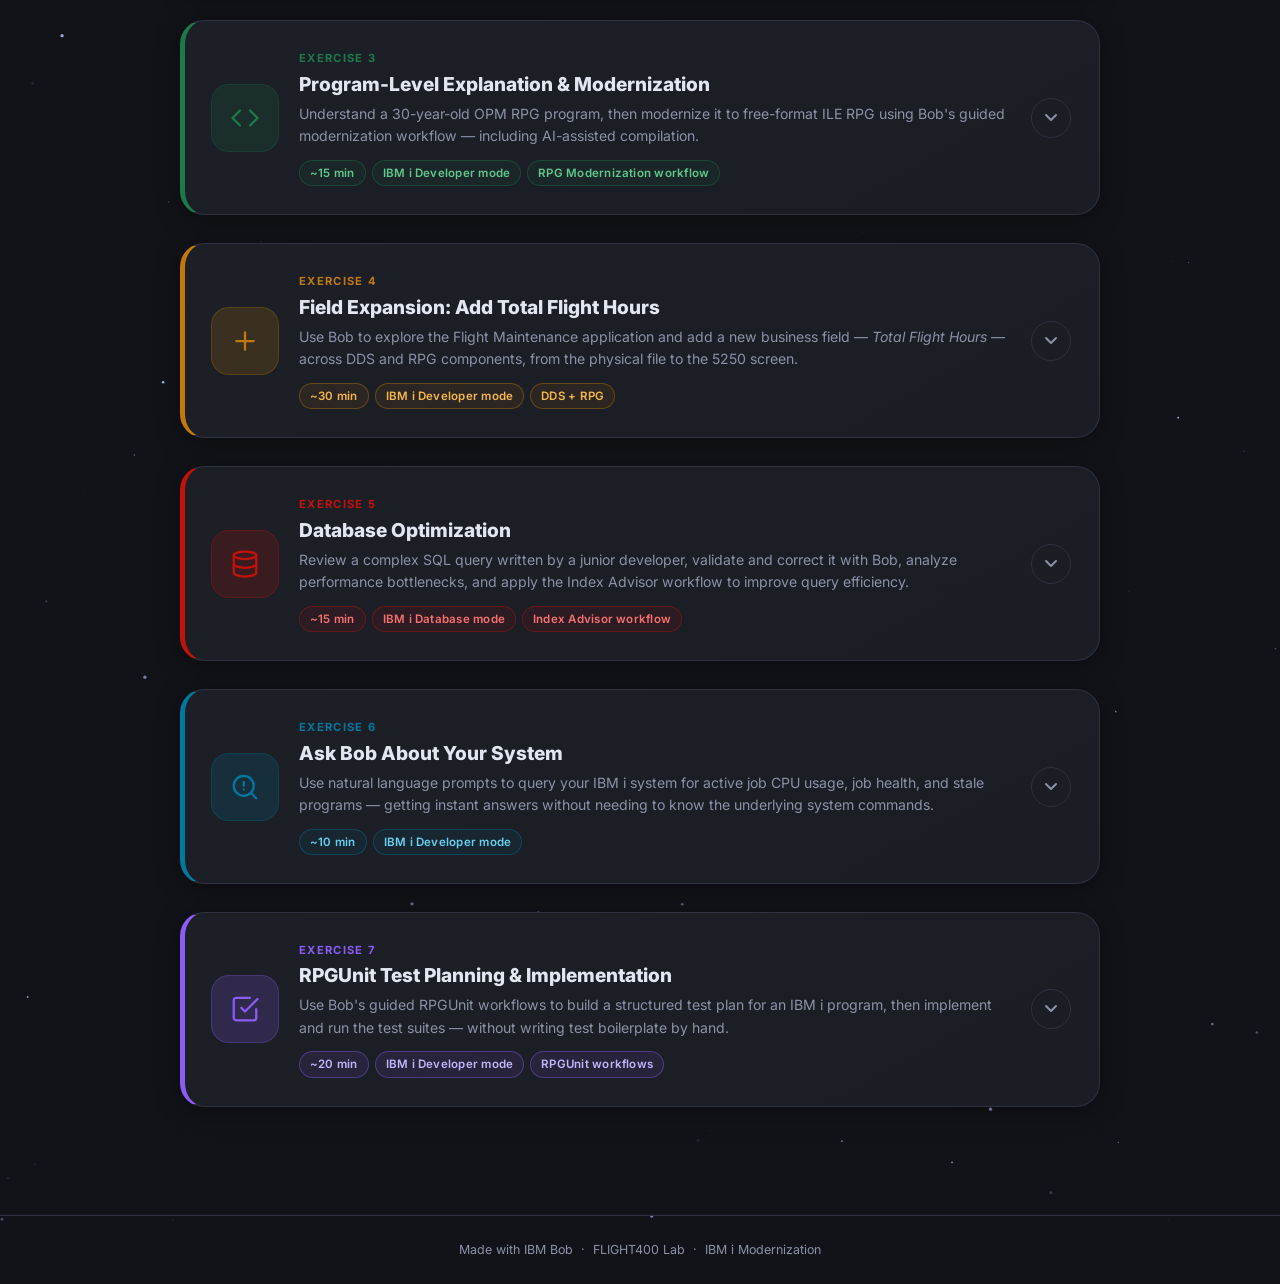
==== commit 267473ea: "feat: student self-selection with nn placeholder replacement and badge" ====
--- a/docs/index.html
+++ b/docs/index.html
@@ -159,6 +159,12 @@
   </div>
 </div>
 
+<!-- ═══ STUDENT BADGE ═════════════════════════════════════ -->
+<div class="student-badge hidden" id="gf-student-badge" aria-live="polite">
+  <div class="student-badge-name" id="student-badge-name"></div>
+  <button class="student-badge-clear" id="student-badge-clear" title="Clear selection" aria-label="Clear student selection">✕</button>
+</div>
+
 <script src="js/app.js"></script>
 </body>
 </html>
--- a/docs/css/styles.css
+++ b/docs/css/styles.css
@@ -549,7 +549,10 @@
   color: var(--text); font-variant-numeric: tabular-nums;
 }
 .data-table tr:last-child td { border-bottom: none; }
-.data-table tr:hover td { background: rgba(255,255,255,0.025); }
+.data-table tbody tr { cursor: pointer; transition: background 150ms var(--ease-out); }
+.data-table tbody tr:hover td { background: rgba(255,255,255,0.04); }
+.data-table tbody tr.attendee-selected td { background: rgba(15,98,254,0.12); }
+.data-table tbody tr.attendee-selected td:first-child { border-left: 3px solid var(--ibm-blue); padding-left: 9px; }
 .data-table code { color: #7db3f5; }
 
 /* SQL / code block */
@@ -717,6 +720,35 @@
 .gf-bar-wrap   { flex: 1; height: 6px; background: var(--border); border-radius: 100px; overflow: hidden; }
 .gf-bar { height: 100%; width: 0%; border-radius: 100px; background: var(--ibm-blue); transition: width 500ms var(--ease-premium), background 300ms var(--ease-out); }
 .gf-count { font-size: 0.72rem; font-weight: 700; color: var(--muted); white-space: nowrap; flex-shrink: 0; font-variant-numeric: tabular-nums; min-width: 36px; text-align: right; }
+/* ── STUDENT BADGE (fixed bottom-right) ── */
+.student-badge {
+  position: fixed; bottom: 24px; right: 24px; z-index: 60;
+  transition: transform 350ms var(--ease-spring), opacity 250ms var(--ease-out), bottom 400ms var(--ease-spring);
+  display: flex; align-items: center; gap: 10px;
+  background: rgba(17,19,24,0.92);
+  backdrop-filter: blur(12px) saturate(1.4);
+  -webkit-backdrop-filter: blur(12px) saturate(1.4);
+  border: 1px solid rgba(15,98,254,0.45);
+  border-radius: 12px; padding: 10px 14px;
+  box-shadow: 0 4px 24px rgba(0,0,0,0.45), 0 0 0 1px rgba(15,98,254,0.15);
+  transform: translateY(12px); opacity: 0;
+  transition: transform 350ms var(--ease-spring), opacity 250ms var(--ease-out);
+  pointer-events: none;
+}
+.student-badge:not(.hidden) { transform: translateY(0); opacity: 1; pointer-events: auto; }
+.student-badge.hidden { display: flex; transform: translateY(12px); opacity: 0; pointer-events: none; }
+.student-badge-name {
+  font-size: 0.78rem; font-weight: 700; color: #7db3f5;
+  letter-spacing: 0.03em; white-space: nowrap; line-height: 1.3;
+}
+.student-badge-clear {
+  background: rgba(255,255,255,0.07); border: 1px solid rgba(255,255,255,0.14);
+  color: var(--muted); font-size: 0.68rem; font-weight: 700;
+  width: 22px; height: 22px; border-radius: 6px; cursor: pointer;
+  display: flex; align-items: center; justify-content: center; flex-shrink: 0;
+  transition: background 150ms var(--ease-out), color 150ms var(--ease-out);
+}
+.student-badge-clear:hover { background: rgba(194,18,10,0.25); border-color: rgba(194,18,10,0.5); color: #f87171; }
 
 /* ── RESPONSIVE ── */
 @media (max-width: 640px) {
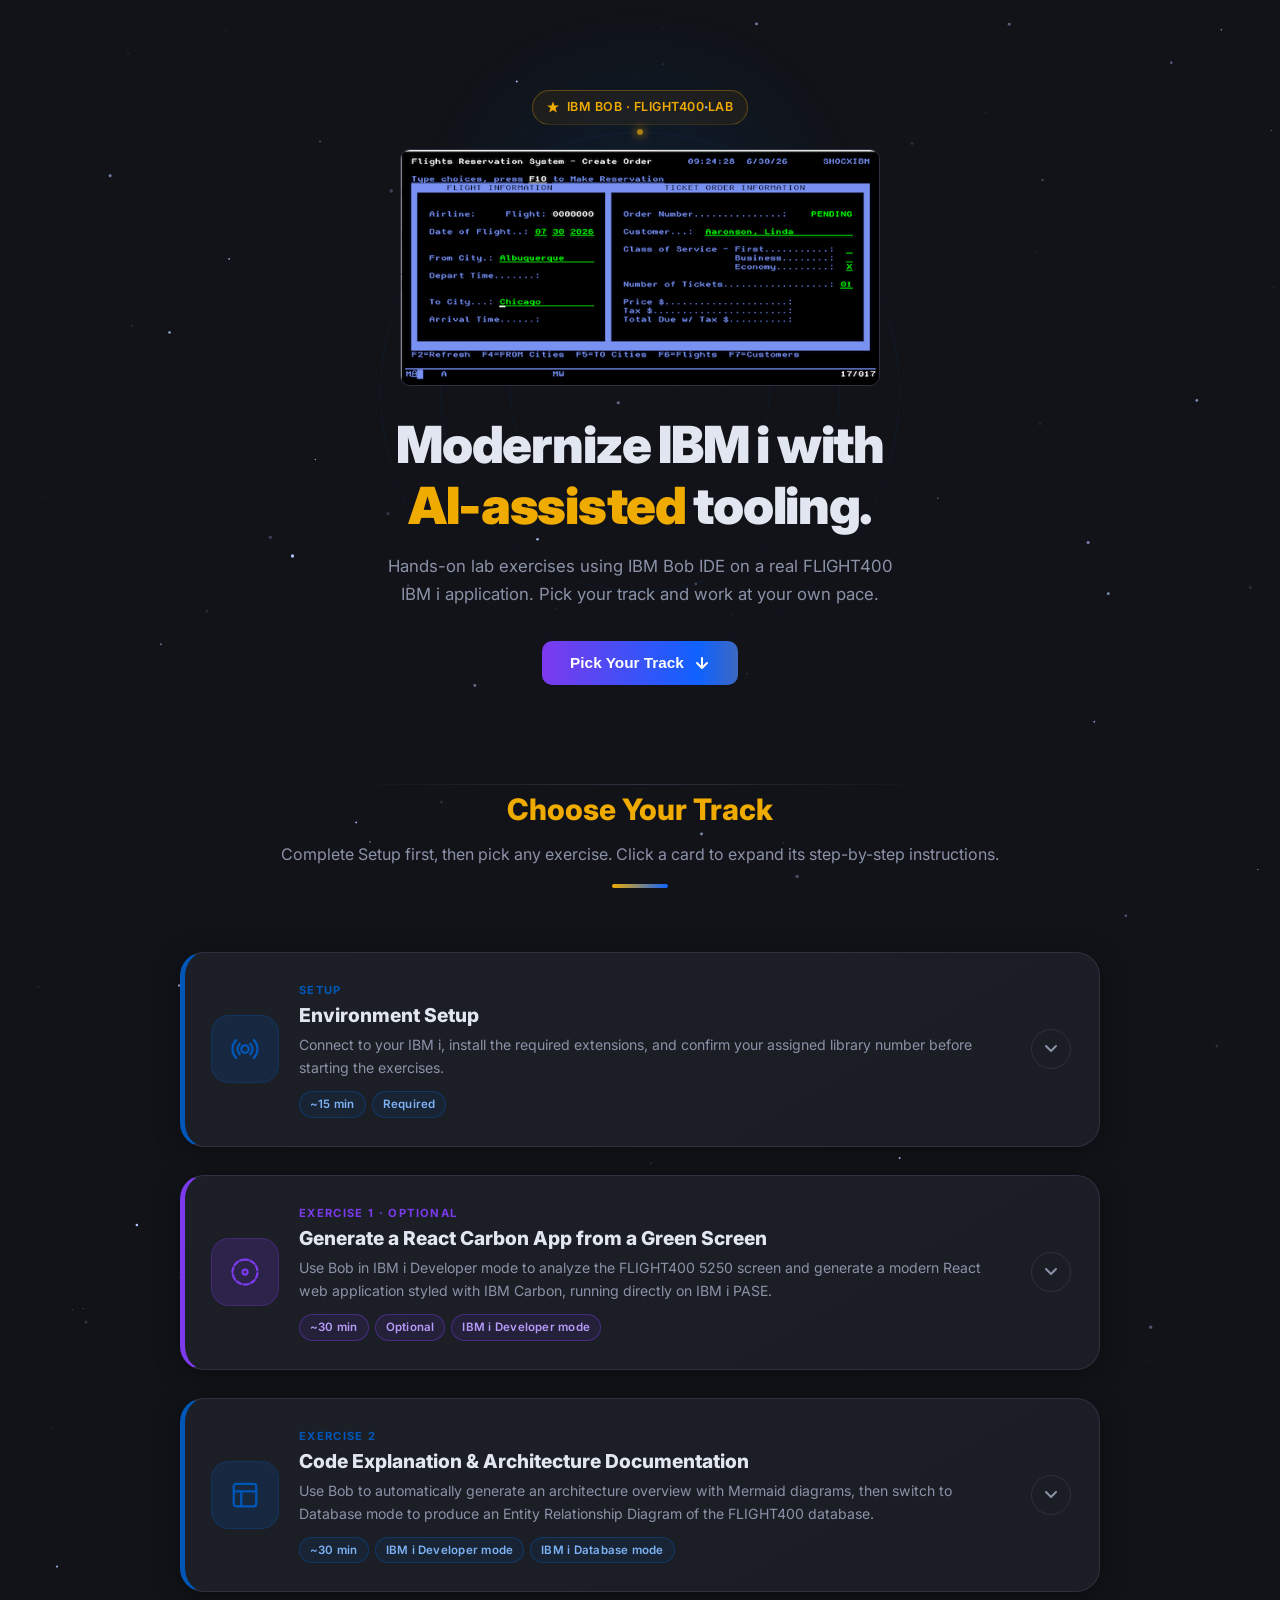
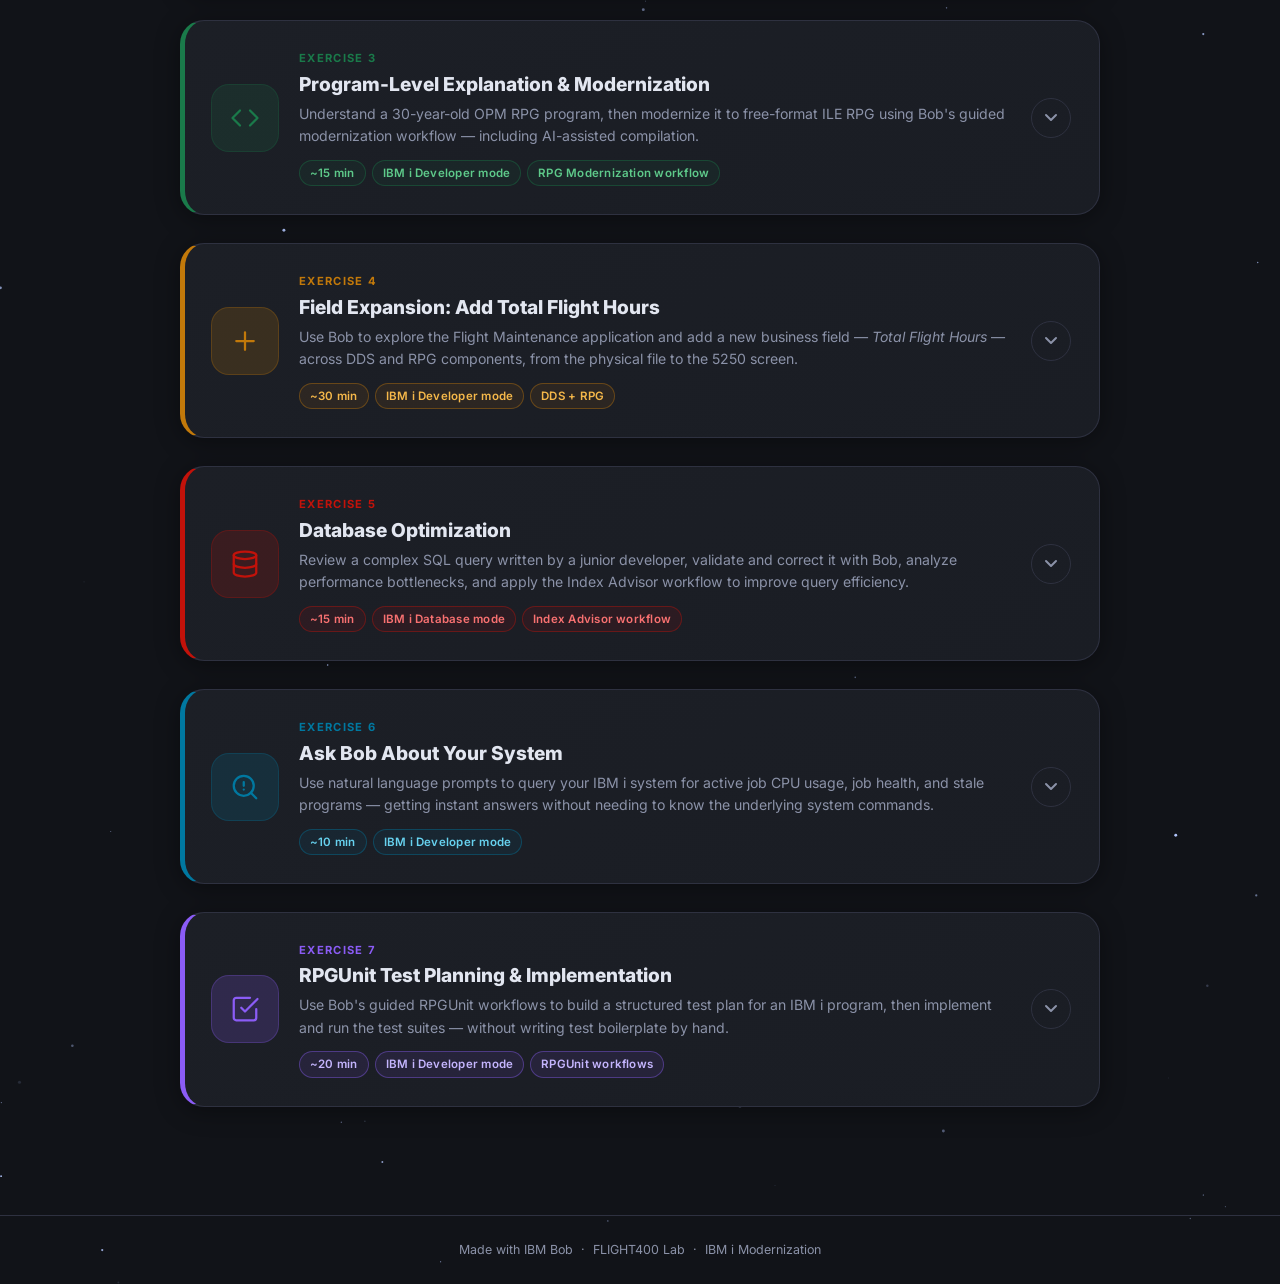
==== commit bedd64fe: "removed progress bar, fixed bug with changing libraries" ====
--- a/docs/index.html
+++ b/docs/index.html
@@ -145,20 +145,6 @@
 
 <footer>Made with IBM Bob &nbsp;&middot;&nbsp; FLIGHT400 Lab &nbsp;&middot;&nbsp; IBM i Modernization</footer>
 
-<!-- ═══ GLOBAL PROGRESS FOOTER ════════════════════════════ -->
-<div class="global-footer" id="global-footer" aria-live="polite" aria-label="Track progress">
-  <div class="gf-inner">
-    <div class="gf-left">
-      <span class="gf-track-name" id="gf-track-name">Pick a track to start</span>
-      <span class="gf-step-hint"  id="gf-step-hint"></span>
-    </div>
-    <div class="gf-bar-wrap">
-      <div class="gf-bar" id="gf-bar"></div>
-    </div>
-    <span class="gf-count" id="gf-count"></span>
-  </div>
-</div>
-
 <!-- ═══ STUDENT BADGE ═════════════════════════════════════ -->
 <div class="student-badge hidden" id="gf-student-badge" aria-live="polite">
   <div class="student-badge-name" id="student-badge-name"></div>
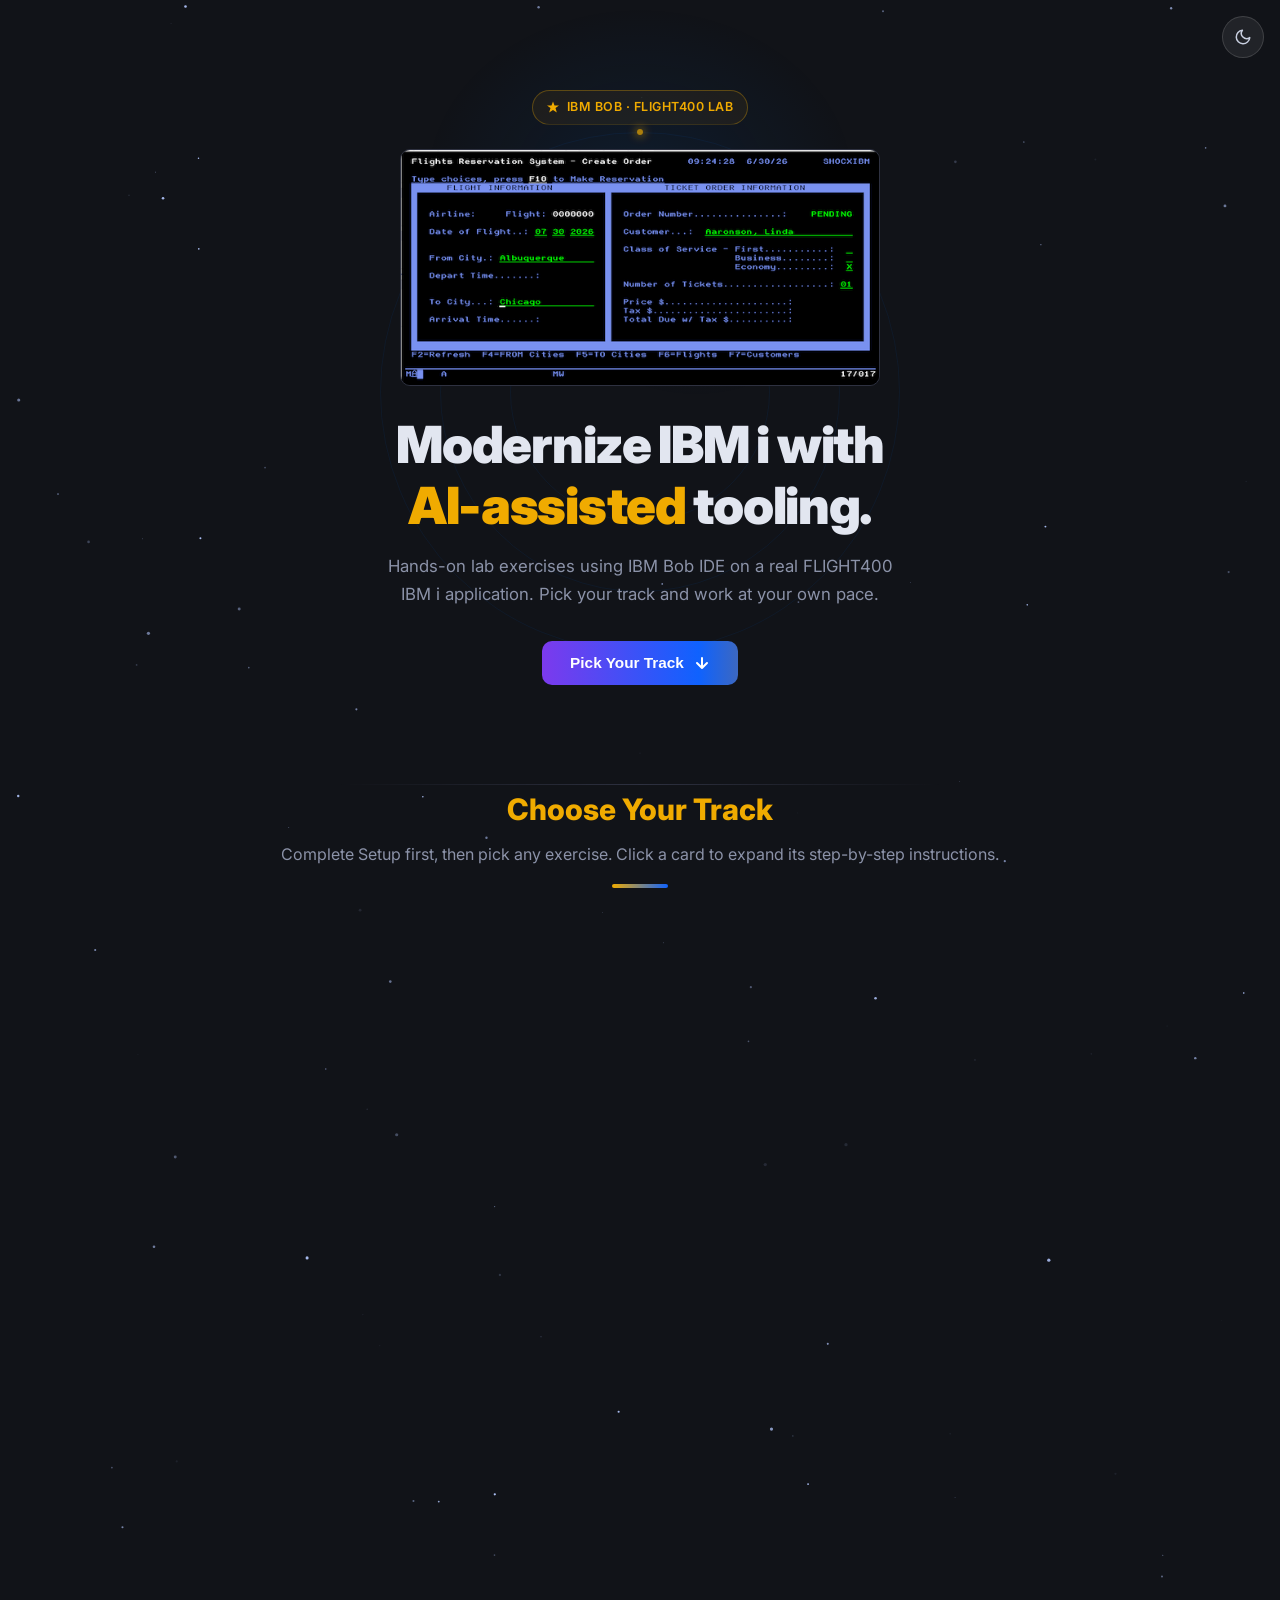
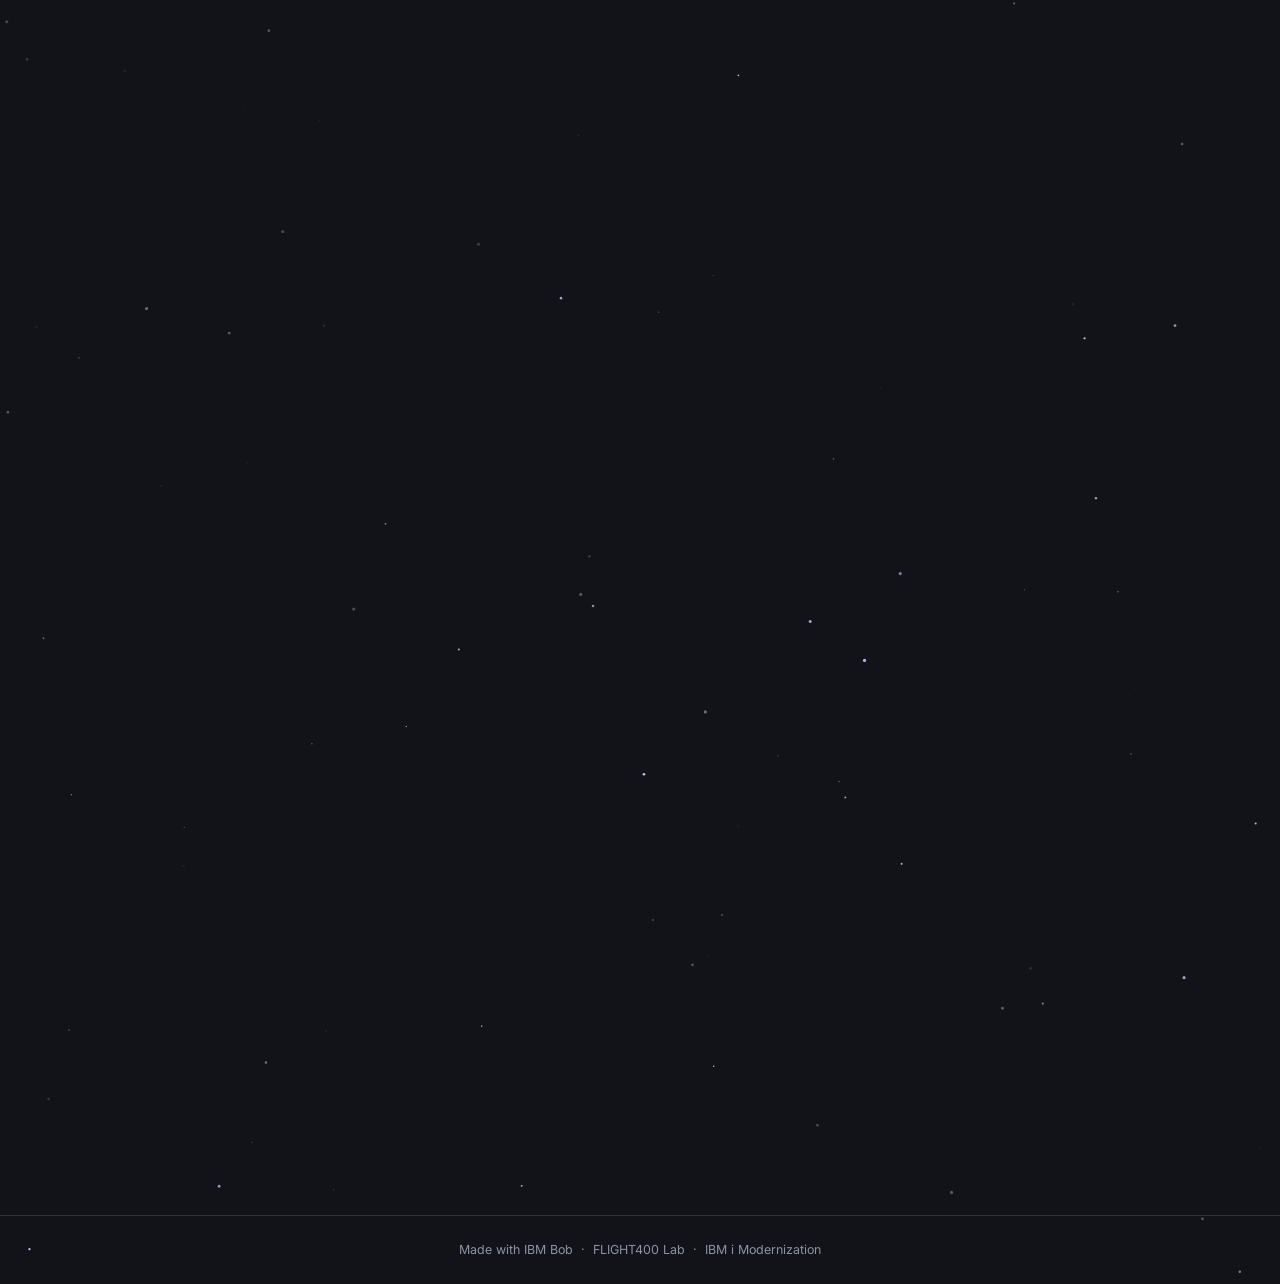
==== commit 7fd4ed4b: "Merge pull request #9 from bmarolleau/main Sync back from Benoit's" ====
--- a/docs/index.html
+++ b/docs/index.html
@@ -1,5 +1,5 @@
 <!DOCTYPE html>
-<html lang="en">
+<html lang="en" data-theme="dark">
 <head>
 <meta charset="UTF-8" />
 <meta name="viewport" content="width=device-width, initial-scale=1.0" />
@@ -12,6 +12,27 @@
 </head>
 <body>
 
+<!-- ═══ THEME TOGGLE — outside any overflow container ══════ -->
+<button class="theme-toggle" id="theme-toggle-btn" aria-label="Toggle light/dark mode">
+  <!-- Moon icon (shown in dark mode) -->
+  <svg class="icon-moon" viewBox="0 0 24 24" fill="none" stroke="currentColor" stroke-width="2" stroke-linecap="round" stroke-linejoin="round" aria-hidden="true">
+    <path d="M21 12.79A9 9 0 1 1 11.21 3 7 7 0 0 0 21 12.79z"/>
+  </svg>
+  <!-- Sun icon (shown in light mode) -->
+  <svg class="icon-sun" viewBox="0 0 24 24" fill="none" stroke="currentColor" stroke-width="2" stroke-linecap="round" stroke-linejoin="round" aria-hidden="true">
+    <circle cx="12" cy="12" r="5"/>
+    <line x1="12" y1="1"  x2="12" y2="3"/>
+    <line x1="12" y1="21" x2="12" y2="23"/>
+    <line x1="4.22" y1="4.22"  x2="5.64" y2="5.64"/>
+    <line x1="18.36" y1="18.36" x2="19.78" y2="19.78"/>
+    <line x1="1"  y1="12" x2="3"  y2="12"/>
+    <line x1="21" y1="12" x2="23" y2="12"/>
+    <line x1="4.22" y1="19.78" x2="5.64" y2="18.36"/>
+    <line x1="18.36" y1="5.64"  x2="19.78" y2="4.22"/>
+  </svg>
+</button>
+
+<div class="page-clip">
 <canvas id="stars-canvas"></canvas>
 
 <!-- ═══ HERO ═════════════════════════════════════════════ -->
@@ -145,6 +166,8 @@
 
 <footer>Made with IBM Bob &nbsp;&middot;&nbsp; FLIGHT400 Lab &nbsp;&middot;&nbsp; IBM i Modernization</footer>
 
+</div><!-- /.page-clip -->
+
 <!-- ═══ STUDENT BADGE ═════════════════════════════════════ -->
 <div class="student-badge hidden" id="gf-student-badge" aria-live="polite">
   <div class="student-badge-name" id="student-badge-name"></div>
--- a/docs/css/styles.css
+++ b/docs/css/styles.css
@@ -12,28 +12,33 @@
   --radius:    16px;
 
   /* ── Per-track colors (Setup + 7 exercises) ── */
-  --c0: #0057B8;  /* Setup */
-  --c1: #7c3aed;  /* Ex 1 */
-  --c2: #0057B8;  /* Ex 2 */
-  --c3: #1a7a4a;  /* Ex 3 */
-  --c4: #c2790a;  /* Ex 4 */
-  --c5: #c2120a;  /* Ex 5 */
-  --c6: #0078a0;  /* Ex 6 */
-  --c7: #8b5cf6;  /* Ex 7 */
+  --c0: #0057B8;  /* Setup  — IBM Blue      */
+  --c1: #0e7490;  /* Ex 1   — Teal          */
+  --c2: #1a7a4a;  /* Ex 2   — Green         */
+  --c3: #c2790a;  /* Ex 3   — Amber         */
+  --c4: #c2120a;  /* Ex 4   — Red           */
+  --c5: #7c3aed;  /* Ex 5   — Indigo        */
+  --c6: #be185d;  /* Ex 6   — Pink          */
+  --c7: #c2550a;  /* Ex 7   — Orange        */
 
   /* ── Per-track glow ── */
   --glow-0: rgba(0,87,184,0.18);       --glow-0-shadow: rgba(0,87,184,0.12);
-  --glow-1: rgba(124,58,237,0.18);     --glow-1-shadow: rgba(124,58,237,0.12);
-  --glow-2: rgba(0,87,184,0.18);       --glow-2-shadow: rgba(0,87,184,0.12);
-  --glow-3: rgba(26,122,74,0.18);      --glow-3-shadow: rgba(26,122,74,0.12);
-  --glow-4: rgba(194,121,10,0.18);     --glow-4-shadow: rgba(194,121,10,0.12);
-  --glow-5: rgba(194,18,10,0.18);      --glow-5-shadow: rgba(194,18,10,0.12);
-  --glow-6: rgba(0,120,160,0.18);      --glow-6-shadow: rgba(0,120,160,0.12);
-  --glow-7: rgba(139,92,246,0.18);     --glow-7-shadow: rgba(139,92,246,0.12);
+  --glow-1: rgba(14,116,144,0.18);     --glow-1-shadow: rgba(14,116,144,0.12);
+  --glow-2: rgba(26,122,74,0.18);      --glow-2-shadow: rgba(26,122,74,0.12);
+  --glow-3: rgba(194,121,10,0.18);     --glow-3-shadow: rgba(194,121,10,0.12);
+  --glow-4: rgba(194,18,10,0.18);      --glow-4-shadow: rgba(194,18,10,0.12);
+  --glow-5: rgba(124,58,237,0.18);     --glow-5-shadow: rgba(124,58,237,0.12);
+  --glow-6: rgba(190,24,93,0.18);      --glow-6-shadow: rgba(190,24,93,0.12);
+  --glow-7: rgba(194,85,10,0.18);      --glow-7-shadow: rgba(194,85,10,0.12);
 
   /* ── Surface & glass ── */
   --surface-glass: rgba(28,31,38,0.72);
   --border-subtle: rgba(255,255,255,0.06);
+
+  /* ── Theme toggle ── */
+  --toggle-bg:     rgba(255,255,255,0.07);
+  --toggle-border: rgba(255,255,255,0.14);
+  --toggle-color:  #c8cfe0;
 
   /* ── Typography ── */
   --font-sans: 'Inter', -apple-system, 'Segoe UI', system-ui, sans-serif;
@@ -47,6 +52,61 @@
   --ease-in:        cubic-bezier(0.4, 0, 1, 1);
 }
 
+/* ── LIGHT THEME ── */
+[data-theme="light"] {
+  --bg:        #f4f6fb;
+  --surface:   #ffffff;
+  --border:    #d4d9e8;
+  --text:      #111318;
+  --muted:     #5a6280;
+
+  --glow-0-shadow: rgba(0,87,184,0.08);
+  --glow-1-shadow: rgba(14,116,144,0.08);
+  --glow-2-shadow: rgba(26,122,74,0.08);
+  --glow-3-shadow: rgba(194,121,10,0.08);
+  --glow-4-shadow: rgba(194,18,10,0.08);
+  --glow-5-shadow: rgba(124,58,237,0.08);
+  --glow-6-shadow: rgba(190,24,93,0.08);
+  --glow-7-shadow: rgba(194,85,10,0.08);
+
+  --surface-glass: rgba(255,255,255,0.80);
+  --border-subtle: rgba(0,0,0,0.06);
+  --toggle-bg:     rgba(0,0,0,0.06);
+  --toggle-border: rgba(0,0,0,0.14);
+  --toggle-color:  #444c6a;
+}
+
+[data-theme="light"] body { background: var(--bg); }
+
+[data-theme="light"] #stars-canvas { opacity: 0 !important; animation: none; }
+
+[data-theme="light"] .hero::before {
+  background:
+    radial-gradient(ellipse 55% 45% at 50% 40%, rgba(0,87,184,0.07), transparent 70%),
+    radial-gradient(ellipse 40% 30% at 60% 60%, rgba(15,98,254,0.04), transparent 60%);
+}
+
+[data-theme="light"] .bubble-card {
+  background: linear-gradient(150deg, #ffffff 0%, #f0f3fa 100%);
+  box-shadow: 0 2px 16px rgba(0,0,0,0.08);
+}
+
+[data-theme="light"] .use-case { background: #f8f9fd; }
+[data-theme="light"] .use-case-header:hover { background: #eef1f8; }
+[data-theme="light"] .mode-step { background: #f4f6fb; }
+[data-theme="light"] .step-prompt { background: #e8edf8; }
+[data-theme="light"] .step-prompt pre { color: #2a3a6a; }
+[data-theme="light"] .code-block { background: #e8edf8; border-color: rgba(0,87,184,0.15); }
+[data-theme="light"] .code-block pre { color: #2a3a6a; }
+[data-theme="light"] .copy-btn { background: rgba(0,0,0,0.07); border-color: rgba(0,0,0,0.14); color: #111318; }
+[data-theme="light"] .copy-btn:hover { background: rgba(0,0,0,0.13); }
+[data-theme="light"] .ntb-modal { background: #ffffff; border-color: rgba(0,0,0,0.10); }
+[data-theme="light"] .ntb-action-card { background: #f4f6fb; }
+[data-theme="light"] .ntb-screenshot-box { background: #f4f6fb; }
+[data-theme="light"] .ntb-screenshot-box .ntb-ss-caption { background: #eef1f8; color: var(--muted); }
+[data-theme="light"] .global-footer { background: rgba(244,246,251,0.92); }
+[data-theme="light"] .student-badge { background: rgba(255,255,255,0.92); box-shadow: 0 4px 24px rgba(0,0,0,0.12), 0 0 0 1px rgba(15,98,254,0.15); }
+
 html { scroll-behavior: smooth; }
 
 body {
@@ -54,12 +114,16 @@
   background: var(--bg);
   color: var(--text);
   min-height: 100dvh;
-  overflow-x: hidden;
   font-size: 16px;
   line-height: 1.65;
   -webkit-font-smoothing: antialiased;
   -moz-osx-font-smoothing: grayscale;
 }
+
+/* Clip horizontal overflow on html — this does NOT create a containing block
+   for position:fixed (unlike body or any other element), so Firefox & Safari fixed
+   elements work correctly. */
+html { overflow-x: hidden; }
 
 pre, code, kbd, samp {
   font-family: var(--font-mono);
@@ -331,13 +395,13 @@
 }
 .bubble-card.open .card-icon { transform: scale(1.1); }
 .track-0 .card-icon { background: rgba(0,87,184,0.18);    box-shadow: inset 0 0 0 1px rgba(0,87,184,0.25);    }
-.track-1 .card-icon { background: rgba(124,58,237,0.18);  box-shadow: inset 0 0 0 1px rgba(124,58,237,0.25);  }
-.track-2 .card-icon { background: rgba(0,87,184,0.18);    box-shadow: inset 0 0 0 1px rgba(0,87,184,0.25);    }
-.track-3 .card-icon { background: rgba(26,122,74,0.16);   box-shadow: inset 0 0 0 1px rgba(26,122,74,0.22);   }
-.track-4 .card-icon { background: rgba(194,121,10,0.18);  box-shadow: inset 0 0 0 1px rgba(194,121,10,0.25);  }
-.track-5 .card-icon { background: rgba(194,18,10,0.18);   box-shadow: inset 0 0 0 1px rgba(194,18,10,0.25);   }
-.track-6 .card-icon { background: rgba(0,120,160,0.18);   box-shadow: inset 0 0 0 1px rgba(0,120,160,0.25);   }
-.track-7 .card-icon { background: rgba(139,92,246,0.18);  box-shadow: inset 0 0 0 1px rgba(139,92,246,0.25);  }
+.track-1 .card-icon { background: rgba(14,116,144,0.18);  box-shadow: inset 0 0 0 1px rgba(14,116,144,0.25);  }
+.track-2 .card-icon { background: rgba(26,122,74,0.16);   box-shadow: inset 0 0 0 1px rgba(26,122,74,0.22);   }
+.track-3 .card-icon { background: rgba(194,121,10,0.18);  box-shadow: inset 0 0 0 1px rgba(194,121,10,0.25);  }
+.track-4 .card-icon { background: rgba(194,18,10,0.18);   box-shadow: inset 0 0 0 1px rgba(194,18,10,0.25);   }
+.track-5 .card-icon { background: rgba(124,58,237,0.18);  box-shadow: inset 0 0 0 1px rgba(124,58,237,0.25);  }
+.track-6 .card-icon { background: rgba(190,24,93,0.18);   box-shadow: inset 0 0 0 1px rgba(190,24,93,0.25);   }
+.track-7 .card-icon { background: rgba(180,83,9,0.18);    box-shadow: inset 0 0 0 1px rgba(180,83,9,0.25);    }
 .card-icon svg { width: 30px; height: 30px; display: block; }
 
 .card-text { flex: 1; min-width: 0; }
@@ -368,13 +432,13 @@
   letter-spacing: 0.02em; line-height: 1.6;
 }
 .track-0 .card-tag { border-color: rgba(0,87,184,0.40);    color: #7db3f5; background: rgba(0,87,184,0.10);    }
-.track-1 .card-tag { border-color: rgba(124,58,237,0.40);  color: #b49dfa; background: rgba(124,58,237,0.10);  }
-.track-2 .card-tag { border-color: rgba(0,87,184,0.40);    color: #7db3f5; background: rgba(0,87,184,0.10);    }
-.track-3 .card-tag { border-color: rgba(26,122,74,0.40);   color: #5ec98a; background: rgba(26,122,74,0.10);   }
-.track-4 .card-tag { border-color: rgba(194,121,10,0.40);  color: #f5b84a; background: rgba(194,121,10,0.10);  }
-.track-5 .card-tag { border-color: rgba(194,18,10,0.40);   color: #f87171; background: rgba(194,18,10,0.10);   }
-.track-6 .card-tag { border-color: rgba(0,120,160,0.40);   color: #67d2ef; background: rgba(0,120,160,0.10);   }
-.track-7 .card-tag { border-color: rgba(139,92,246,0.40);  color: #c4b5fd; background: rgba(139,92,246,0.10);  }
+.track-1 .card-tag { border-color: rgba(14,116,144,0.40);  color: #67d2ef; background: rgba(14,116,144,0.10);  }
+.track-2 .card-tag { border-color: rgba(26,122,74,0.40);   color: #5ec98a; background: rgba(26,122,74,0.10);   }
+.track-3 .card-tag { border-color: rgba(194,121,10,0.40);  color: #f5b84a; background: rgba(194,121,10,0.10);  }
+.track-4 .card-tag { border-color: rgba(194,18,10,0.40);   color: #f87171; background: rgba(194,18,10,0.10);   }
+.track-5 .card-tag { border-color: rgba(124,58,237,0.40);  color: #b49dfa; background: rgba(124,58,237,0.10);  }
+.track-6 .card-tag { border-color: rgba(190,24,93,0.40);   color: #f472b6; background: rgba(190,24,93,0.10);   }
+.track-7 .card-tag { border-color: rgba(180,83,9,0.40);    color: #fbbf24; background: rgba(180,83,9,0.10);    }
 
 .card-chevron {
   width: 40px; height: 40px; flex-shrink: 0;
@@ -518,9 +582,46 @@
   font-size: 0.82rem; color: var(--muted); line-height: 1.6;
 }
 
+/* Expected findings list (exercise 5b) */
+.findings-list {
+  margin: 8px 0 0;
+  padding-bottom: 0;
+  list-style: none;
+  display: flex;
+  flex-direction: column;
+  gap: 6px;
+}
+.findings-list li {
+  font-size: 0.82rem;
+  line-height: 1.6;
+  padding: 8px 12px;
+  border-radius: 8px;
+  border-left: 3px solid transparent;
+}
+.finding-error {
+  background: rgba(220,53,53,0.07);
+  border-left-color: rgba(220,53,53,0.55);
+  color: var(--muted);
+}
+.finding-warn {
+  background: rgba(194,121,10,0.06);
+  border-left-color: rgba(194,121,10,0.45);
+  color: var(--muted);
+}
+.finding-ok {
+  background: rgba(33,128,80,0.07);
+  border-left-color: rgba(33,128,80,0.45);
+  color: var(--muted);
+}
+.finding-tip {
+  background: rgba(15,98,254,0.06);
+  border-left-color: rgba(15,98,254,0.30);
+  color: var(--muted);
+}
+
 /* Step screenshot */
 .step-screenshot {
-  margin-top: 10px; border: 1px solid #2e3a55;
+  margin-top: 10px; margin-bottom: 10px; border: 1px solid #2e3a55;
   border-radius: 8px; overflow: hidden; max-width: 520px;
 }
 .step-screenshot img { display: block; width: 100%; height: auto; }
@@ -688,6 +789,34 @@
   font-size: 0.72rem; color: var(--muted); background: #181b24; padding: 6px 12px;
   border-top: 1px solid var(--border); text-align: center;
 }
+
+/* ── THEME TOGGLE BUTTON ── */
+.theme-toggle {
+  position: fixed; top: 16px; right: 16px; z-index: 200;
+  width: 42px; height: 42px; border-radius: 50%;
+  display: flex; align-items: center; justify-content: center;
+  background: var(--toggle-bg);
+  border: 1px solid var(--toggle-border);
+  color: var(--toggle-color);
+  cursor: pointer;
+  outline: none;
+  -webkit-appearance: none;
+  appearance: none;
+  padding: 0;
+  margin: 0;
+  transition:
+    background 200ms var(--ease-out),
+    border-color 200ms var(--ease-out),
+    color 200ms var(--ease-out),
+    transform 200ms var(--ease-spring);
+}
+.theme-toggle:hover { transform: scale(1.1); background: var(--toggle-bg); filter: brightness(1.25); }
+.theme-toggle:active { transform: scale(0.93); }
+.theme-toggle svg { width: 18px; height: 18px; display: block; pointer-events: none; }
+.theme-toggle .icon-sun  { display: none; }
+.theme-toggle .icon-moon { display: block; }
+[data-theme="light"] .theme-toggle .icon-sun  { display: block; }
+[data-theme="light"] .theme-toggle .icon-moon { display: none; }
 
 /* ── FOOTER ── */
 footer {
